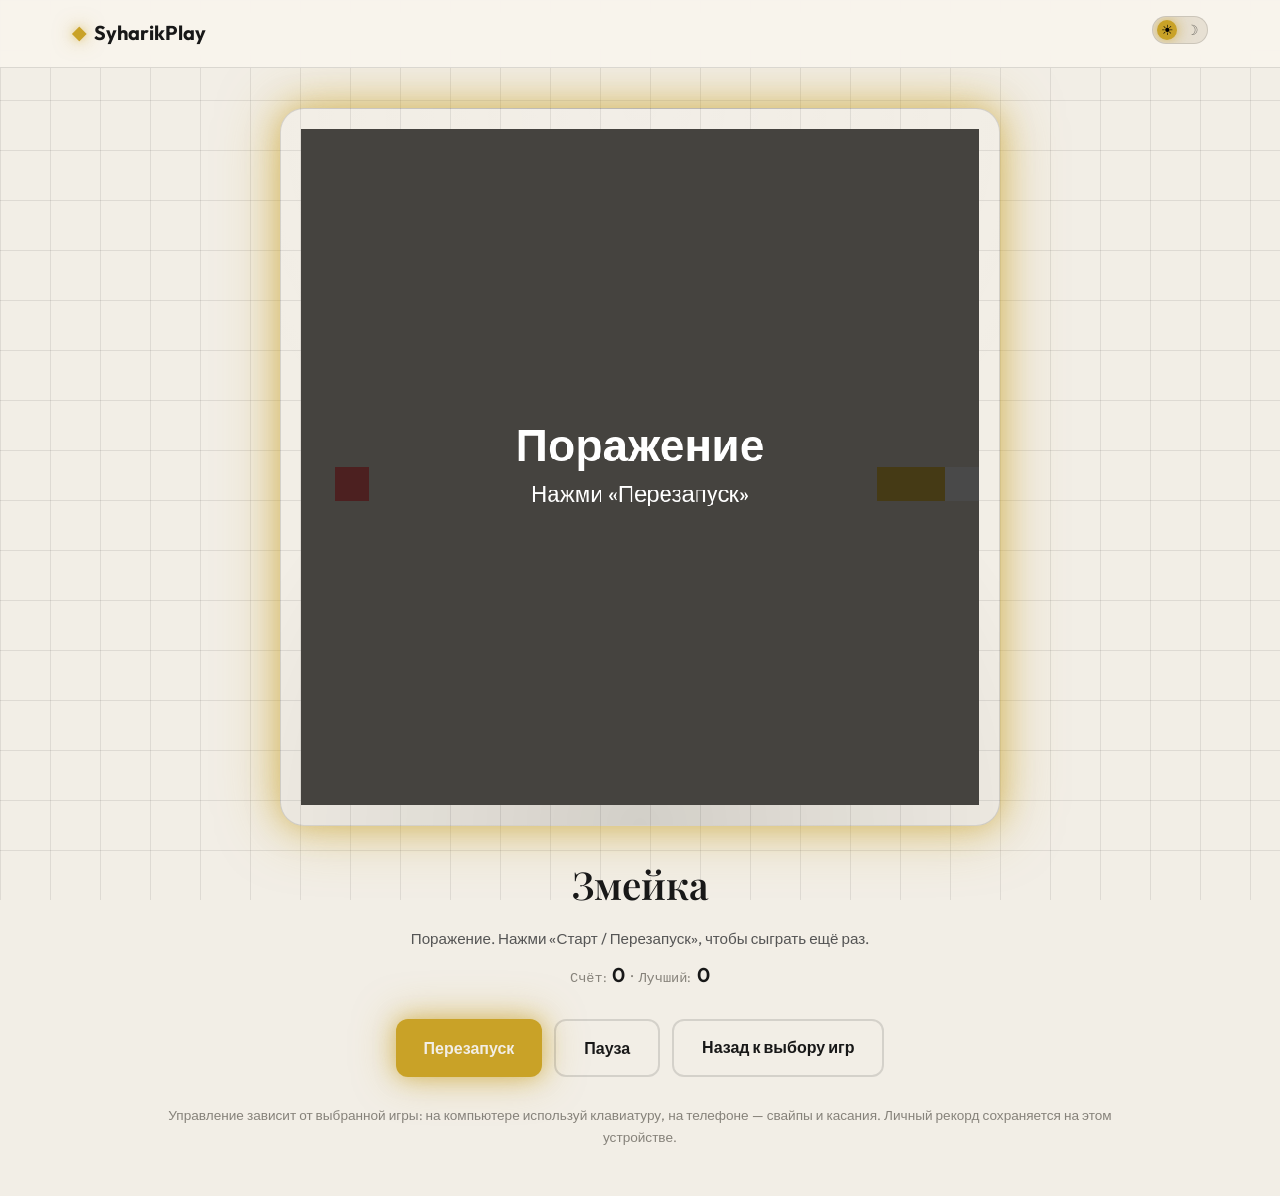
==== game.html @ 48523c5d "загрузка всех файлов" ====
<!DOCTYPE html>
<html lang="ru">
<head>
  <meta charset="UTF-8">
  <meta name="viewport" content="width=device-width, initial-scale=1.0, viewport-fit=cover">
  <title>SyharikPlay — игра уже ждёт</title>
  <link rel="preconnect" href="https://fonts.googleapis.com">
  <link rel="preconnect" href="https://fonts.gstatic.com" crossorigin>
  <link href="https://fonts.googleapis.com/css2?family=Outfit:wght@300;400;500;600;700&family=Playfair+Display:ital,wght@0,400;0,600;1,400&display=swap" rel="stylesheet">
  <link rel="stylesheet" href="styles.css">
  <link rel="icon" type="image/x-icon" href="favicon.ico">
</head>
<body>
  <div class="grid-pattern" id="gridPattern"></div>
  <div class="click-ripples" id="clickRipples"></div>

  <header class="header">
    <div class="header-inner">
      <a href="index.html" class="logo">
        <span class="logo-icon">◆</span>
        <span class="logo-text">SyharikPlay</span>
      </a>

      <div class="header-actions">
        <button class="theme-toggle" id="themeToggle" aria-label="Переключить тему">
          <span class="theme-icon theme-icon-sun">☀</span>
          <span class="theme-icon theme-icon-moon">☽</span>
          <span class="theme-toggle-track"></span>
        </button>
      </div>
    </div>
  </header>

  <main class="game-page-main">
    <section class="game-fullscreen">
      <div class="game-fullscreen-canvas-wrap">
        <canvas id="gameCanvasFull" width="720" height="720"></canvas>
      </div>

      <div class="game-fullscreen-info">
        <h1 class="game-fullscreen-title" id="gameTitle">Загрузка игры…</h1>
        <p class="game-fullscreen-subtitle" id="gameSubtitle"></p>
        <div class="game-fullscreen-score">
          <span class="games-score-label">Счёт:</span>
          <span class="games-score-value" id="gameScoreFull">0</span>
          <span class="games-score-sep">·</span>
          <span class="games-score-label">Лучший:</span>
          <span class="games-score-value" id="gameBestScore">0</span>
        </div>
      </div>

      <div class="game-fullscreen-controls">
        <button class="btn btn-primary" id="btnRestart">Перезапуск</button>
        <button class="btn btn-ghost" id="btnPauseFull">Пауза</button>
        <a href="index.html#games" class="btn btn-ghost">Назад к выбору игр</a>
      </div>

      <p class="games-hint">
        Управление зависит от выбранной игры: на компьютере используй клавиатуру, 
        на телефоне — свайпы и касания. Личный рекорд сохраняется на этом устройстве.
      </p>
    </section>
  </main>

  <script src="snake.js"></script>
  <script src="tetris.js"></script>
  <script src="flappy-bird.js"></script>
  <script src="fifteen.js"></script>
  <script src="game-page.js"></script>
  <script src="script.js"></script>
</body>
</html>
---- styles.css ----
/* ═══════════════════════════════════════════════════════════════
   FrontVisual — Светлая и тёмная темы с эффектами свечения
   ═══════════════════════════════════════════════════════════════ */

:root {
  /* Светлая тема (по умолчанию) — чуть темнее и теплее */
  --bg-primary: #f2eee6;
  --bg-secondary: #e7e0d3;
  --bg-elevated: #ffffff;
  --bg-card: rgba(248, 244, 237, 0.96);
  --text-primary: #181818;
  --text-secondary: #555555;
  --text-muted: #86827a;
  --accent: #c9a227;
  --accent-soft: #e0d0a2;
  --accent-glow: rgba(201, 162, 39, 0.5);
  --border: rgba(0, 0, 0, 0.12);
  --shadow: rgba(0, 0, 0, 0.08);
  --footer-bg: linear-gradient(180deg, #e9e3d7 0%, #ddd4c4 100%);
}

[data-theme="dark"] {
  --bg-primary: #0d0d0f;
  --bg-secondary: #141417;
  --bg-elevated: #1a1a1e;
  --bg-card: rgba(26, 26, 30, 0.9);
  --text-primary: #f5f5f5;
  --text-secondary: #b0b0b5;
  --text-muted: #6e6e75;
  --accent: #e8c547;
  --accent-soft: #3d3520;
  --accent-glow: rgba(232, 197, 71, 0.5);
  --border: rgba(255, 255, 255, 0.06);
  --shadow: rgba(0, 0, 0, 0.3);
  --footer-bg: linear-gradient(180deg, #0f0f11 0%, #080809 100%);
}

/* Сброс и базовые стили */
*, *::before, *::after { box-sizing: border-box; margin: 0; padding: 0; }

html {
  scroll-behavior: smooth;
}

body {
  font-family: 'Outfit', -apple-system, sans-serif;
  background: var(--bg-primary);
  color: var(--text-primary);
  line-height: 1.6;
  min-height: 100vh;
  min-height: 100dvh;
  transition: background 0.5s ease, color 0.5s ease;
  padding: env(safe-area-inset-top) env(safe-area-inset-right) env(safe-area-inset-bottom) env(safe-area-inset-left);
}

html,
body {
  overflow-x: hidden;
}

/* Блокировка скролла страницы, когда открыто мобильное меню */
html.nav-locked,
html.nav-locked body {
  overflow: hidden;
  overscroll-behavior: contain;
}

/* Сетка на фоне */
.grid-pattern {
  position: fixed;
  inset: 0;
  background-image: 
    linear-gradient(var(--border) 1px, transparent 1px),
    linear-gradient(90deg, var(--border) 1px, transparent 1px);
  background-size: 50px 50px;
  pointer-events: none;
  opacity: 0.7;
  z-index: 0;
  transition: transform 0.1s ease-out;
}

/* Контейнер для клик-всплесков */
.click-ripples {
  position: fixed;
  inset: 0;
  pointer-events: none;
  z-index: 0;
  overflow: hidden;
}

.click-ripple {
  position: absolute;
  width: 6px;
  height: 8px;
  margin-left: -3px;
  margin-top: -4px;
  border-radius: 45% 55% 52% 48% / 48% 52% 48% 52%;
  background: rgba(201, 162, 39, 0.12);
  box-shadow: 0 0 30px rgba(201, 162, 39, 0.08);
  animation: rippleExpand 0.9s ease-out forwards;
}

[data-theme="dark"] .click-ripple {
  background: rgba(232, 197, 71, 0.08);
  box-shadow: 0 0 40px rgba(232, 197, 71, 0.06);
}

@keyframes rippleExpand {
  0% {
    transform: scale(1);
    opacity: 0.6;
  }
  100% {
    transform: scale(60) scaleX(1.4);
    opacity: 0;
  }
}

/* Обёртки орбов для параллакса */
.glow-orb-wrap {
  position: fixed;
  pointer-events: none;
  z-index: 0;
  transition: transform 0.15s ease-out;
  will-change: transform;
}

.glow-orb-wrap:nth-child(1) { top: -100px; right: -100px; }
.glow-orb-wrap:nth-child(2) { bottom: 20%; left: -80px; }
.glow-orb-wrap:nth-child(3) { top: 50%; left: 50%; width: 200px; height: 200px; margin: -100px 0 0 -100px; }
.glow-orb-wrap:nth-child(4) { bottom: -50px; right: 20%; }

/* Светящиеся орбы на фоне */
.glow-orb {
  position: absolute;
  border-radius: 50%;
  filter: blur(80px);
  opacity: 0.4;
  pointer-events: none;
  z-index: 0;
  animation: orbFloat 20s ease-in-out infinite;
  transition: transform 0.15s ease-out, opacity 0.4s ease, filter 0.4s ease;
}

.glow-orb.orb-click-pulse {
  animation: orbFloat 20s ease-in-out infinite, orbClickPulse 0.6s ease-out;
}

@keyframes orbClickPulse {
  0% { opacity: 0.4; filter: blur(80px); }
  30% { opacity: 0.7; filter: blur(100px); }
  100% { opacity: 0.4; filter: blur(80px); }
}

.glow-orb-1 {
  width: 400px; height: 400px;
  background: var(--accent-glow);
  animation-delay: 0s;
}

.glow-orb-2 {
  width: 300px; height: 300px;
  background: var(--accent-glow);
  animation-delay: -7s;
}

.glow-orb-3 {
  width: 200px; height: 200px;
  background: var(--accent-glow);
  left: 0; top: 0;
  animation-delay: -14s;
  opacity: 0.2;
}

.glow-orb-4 {
  width: 250px; height: 250px;
  background: var(--accent-glow);
  animation-delay: -3s;
}

/* Позиционирование орбов внутри обёрток */
.glow-orb-wrap .glow-orb {
  position: absolute;
}

.glow-orb-wrap:nth-child(1) .glow-orb { top: 0; right: 0; }
.glow-orb-wrap:nth-child(2) .glow-orb { bottom: 0; left: 0; }
.glow-orb-wrap:nth-child(3) .glow-orb { top: 0; left: 0; }
.glow-orb-wrap:nth-child(4) .glow-orb { bottom: 0; right: 0; }

@keyframes orbFloat {
  0%, 100% { transform: translate(0, 0) scale(1); }
  33% { transform: translate(30px, -30px) scale(1.05); }
  66% { transform: translate(-20px, 20px) scale(0.95); }
}

/* ═══════════════════════════════════════════════════════════════
   ШАПКА
   ═══════════════════════════════════════════════════════════════ */

.header {
  position: sticky;
  top: 0;
  z-index: 100;
  background: var(--bg-card);
  backdrop-filter: blur(20px);
  -webkit-backdrop-filter: blur(20px);
  border-bottom: 1px solid var(--border);
  transition: all 0.4s ease;
}

.header-inner {
  max-width: 1200px;
  margin: 0 auto;
  padding: 1rem 2rem;
  display: flex;
  align-items: center;
  justify-content: space-between;
  gap: 2rem;
}

.logo {
  display: flex;
  align-items: center;
  gap: 0.5rem;
  text-decoration: none;
  color: var(--text-primary);
  font-weight: 700;
  font-size: 1.25rem;
  transition: transform 0.3s ease;
}

.logo:hover { transform: scale(1.02); }

.logo-icon {
  color: var(--accent);
  font-size: 1.1rem;
  text-shadow: 
    0 0 10px var(--accent-glow),
    0 0 20px var(--accent-glow);
  animation: iconPulse 3s ease-in-out infinite;
}

@keyframes iconPulse {
  0%, 100% { opacity: 1; }
  50% { opacity: 0.8; }
}

.nav-overlay {
  display: none;
  position: fixed;
  inset: 0;
  background: rgba(0, 0, 0, 0.35);
  backdrop-filter: blur(4px);
  -webkit-backdrop-filter: blur(4px);
  z-index: 104;
  opacity: 0;
  transition: opacity 0.3s ease;
}

@media (max-width: 768px) {
  .nav-overlay {
    display: block;
    pointer-events: none;
  }

  .nav-overlay[aria-hidden="false"] {
    pointer-events: auto;
    opacity: 1;
  }
}

.nav-toggle {
  display: none;
  flex-direction: column;
  justify-content: center;
  gap: 6px;
  width: 44px;
  height: 44px;
  padding: 0;
  background: transparent;
  border: none;
  cursor: pointer;
  z-index: 110;
  transition: transform 0.3s ease;
}

.nav-toggle-bar {
  display: block;
  width: 22px;
  height: 2px;
  background: var(--text-primary);
  border-radius: 2px;
  transition: all 0.3s ease;
}

.nav-toggle[aria-expanded="true"] .nav-toggle-bar:nth-child(1) {
  transform: translateY(8px) rotate(45deg);
}

.nav-toggle[aria-expanded="true"] .nav-toggle-bar:nth-child(2) {
  opacity: 0;
}

.nav-toggle[aria-expanded="true"] .nav-toggle-bar:nth-child(3) {
  transform: translateY(-8px) rotate(-45deg);
}

.nav {
  display: flex;
  gap: 2rem;
}

.nav-link {
  color: var(--text-secondary);
  text-decoration: none;
  font-weight: 500;
  font-size: 0.95rem;
  position: relative;
  padding: 0.25rem 0;
  transition: color 0.3s ease;
}

.nav-link::after {
  content: '';
  position: absolute;
  bottom: 0; left: 0;
  width: 0;
  height: 2px;
  background: var(--accent);
  transition: width 0.3s ease;
}

.nav-link:hover {
  color: var(--text-primary);
}

.nav-link:hover::after { width: 100%; }

/* Кнопка переключения темы */
.theme-toggle {
  position: relative;
  width: 56px;
  height: 28px;
  background: var(--bg-secondary);
  border: 1px solid var(--border);
  border-radius: 14px;
  cursor: pointer;
  overflow: hidden;
  transition: all 0.4s ease;
}

.theme-toggle:hover {
  box-shadow: 
    0 0 15px var(--accent-glow),
    0 0 30px var(--accent-glow);
}

.theme-toggle .theme-icon {
  position: absolute;
  top: 50%;
  transform: translateY(-50%);
  font-size: 0.9rem;
  z-index: 2;
  transition: opacity 0.3s ease;
}

.theme-icon-sun {
  left: 8px;
  opacity: 1;
}

.theme-icon-moon {
  right: 8px;
  opacity: 0.5;
}

[data-theme="dark"] .theme-icon-sun {
  opacity: 0.5;
}

[data-theme="dark"] .theme-icon-moon {
  opacity: 1;
}

.theme-toggle-track {
  position: absolute;
  top: 50%;
  left: 4px;
  width: 20px;
  height: 20px;
  margin-top: -10px;
  background: var(--accent);
  border-radius: 50%;
  transition: transform 0.4s cubic-bezier(0.4, 0, 0.2, 1);
  box-shadow: 
    0 0 10px var(--accent-glow),
    0 0 20px var(--accent-glow);
}

[data-theme="dark"] .theme-toggle-track {
  transform: translateX(28px);
}

/* ═══════════════════════════════════════════════════════════════
   HERO
   ═══════════════════════════════════════════════════════════════ */

main {
  position: relative;
  z-index: 1;
}

.hero {
  max-width: 1200px;
  margin: 0 auto;
  padding: 6rem 2rem 8rem;
  display: grid;
  grid-template-columns: 1fr 1fr;
  gap: 4rem;
  align-items: center;
}

@media (max-width: 900px) {
  .hero {
    grid-template-columns: 1fr;
    text-align: center;
  }
}

.hero-badge {
  display: inline-block;
  padding: 0.35rem 1rem;
  background: var(--accent-soft);
  color: var(--accent);
  font-size: 0.85rem;
  font-weight: 600;
  border-radius: 100px;
  margin-bottom: 1.5rem;
  animation: fadeInUp 0.8s ease forwards;
  box-shadow: 0 0 20px var(--accent-glow);
}

.hero-title {
  font-family: 'Playfair Display', serif;
  font-size: clamp(2.5rem, 5vw, 4rem);
  font-weight: 600;
  line-height: 1.15;
  margin-bottom: 1.5rem;
}

.hero-title-line {
  display: block;
  opacity: 0;
  animation: fadeInUp 0.8s ease forwards;
}

.hero-title-line:nth-child(1) { animation-delay: 0.1s; }
.hero-title-line:nth-child(2) { animation-delay: 0.25s; }
.hero-title-line:nth-child(3) { animation-delay: 0.4s; }

.hero-title-accent {
  color: var(--accent);
  text-shadow: 
    0 0 20px var(--accent-glow),
    0 0 40px var(--accent-glow),
    0 0 60px var(--accent-glow);
}

.hero-description {
  color: var(--text-secondary);
  font-size: 1.1rem;
  max-width: 480px;
  margin-bottom: 2rem;
  opacity: 0;
  animation: fadeInUp 0.8s ease 0.5s forwards;
}

.hero-actions {
  display: flex;
  gap: 1rem;
  flex-wrap: wrap;
  opacity: 0;
  animation: fadeInUp 0.8s ease 0.65s forwards;
}

@keyframes fadeInUp {
  from {
    opacity: 0;
    transform: translateY(20px);
  }
  to {
    opacity: 1;
    transform: translateY(0);
  }
}

/* Кнопки */
.btn {
  display: inline-flex;
  align-items: center;
  justify-content: center;
  padding: 0.875rem 1.75rem;
  font-family: inherit;
  font-size: 1rem;
  font-weight: 600;
  text-decoration: none;
  border-radius: 12px;
  cursor: pointer;
  transition: all 0.3s ease;
}

.btn-primary {
  background: var(--accent);
  color: var(--bg-primary);
  border: none;
  box-shadow: 
    0 0 20px var(--accent-glow),
    0 0 40px var(--accent-glow);
}

.btn-primary:hover {
  transform: translateY(-2px);
  box-shadow: 
    0 0 30px var(--accent-glow),
    0 0 60px var(--accent-glow);
}

.btn-ghost {
  background: transparent;
  color: var(--text-primary);
  border: 2px solid var(--border);
}

.btn-ghost:hover {
  border-color: var(--accent);
  color: var(--accent);
  box-shadow: 0 0 20px var(--accent-glow);
}

/* Hero визуал с карточкой */
.hero-visual {
  display: flex;
  justify-content: center;
  align-items: center;
}

.hero-card {
  width: 100%;
  max-width: 400px;
  aspect-ratio: 1;
  border-radius: 24px;
  padding: 2rem;
  position: relative;
  overflow: hidden;
  animation: cardGlow 4s ease-in-out infinite;
}

@keyframes cardGlow {
  0%, 100% { 
    box-shadow: 
      0 0 30px var(--accent-glow),
      0 0 60px var(--accent-glow),
      inset 0 0 60px rgba(255,255,255,0.03);
  }
  50% { 
    box-shadow: 
      0 0 50px var(--accent-glow),
      0 0 90px var(--accent-glow),
      inset 0 0 80px rgba(255,255,255,0.05);
  }
}

.hero-card-inner {
  width: 100%;
  height: 100%;
  background: var(--bg-card);
  border-radius: 16px;
  position: relative;
  border: 1px solid var(--border);
}

.floating-shape {
  position: absolute;
  border-radius: 50%;
  background: var(--accent);
  opacity: 0.3;
  animation: shapeFloat 6s ease-in-out infinite;
}

.shape-1 {
  width: 80px; height: 80px;
  top: 20%; left: 20%;
  animation-delay: 0s;
}

.shape-2 {
  width: 120px; height: 120px;
  bottom: 25%; right: 20%;
  animation-delay: -2s;
}

.shape-3 {
  width: 60px; height: 60px;
  top: 50%; left: 50%;
  transform: translate(-50%, -50%);
  animation-delay: -4s;
}

@keyframes shapeFloat {
  0%, 100% { transform: translate(0, 0); }
  25% { transform: translate(15px, -15px); }
  50% { transform: translate(-10px, 10px); }
  75% { transform: translate(10px, 10px); }
}

/* Светящиеся карточки (общий класс) */
.glow-card {
  background: var(--bg-card);
  border: 1px solid var(--border);
  backdrop-filter: blur(10px);
  transition: 
    transform 0.3s ease,
    box-shadow 0.4s ease,
    border-color 0.4s ease;
}

.glow-card:hover {
  transform: translateY(-4px);
}

.glow-card:active {
  transition-duration: 0.5s;
}

/* Управляем именно появлением свечения через анимацию с задержкой */
.glow-card {
  /* стартовое состояние — без заметного свечения */
  box-shadow:
    0 0 0 var(--accent-glow),
    0 0 0 var(--accent-glow);
}

.glow-card:hover {
  animation: glowFadeIn 0.15s ease-out forwards 0.15s;
}

.glow-card:not(:hover) {
  animation: none;
}

@keyframes glowFadeIn {
  0% {
    box-shadow:
      0 0 0 var(--accent-glow),
      0 0 0 var(--accent-glow);
    border-color: var(--border);
  }
  100% {
    box-shadow:
      0 0 30px var(--accent-glow),
      0 0 60px var(--accent-glow);
    border-color: var(--accent);
  }
}

/* ═══════════════════════════════════════════════════════════════
   СЕКЦИЯ ИГР
   ═══════════════════════════════════════════════════════════════ */

.games {
  max-width: 1200px;
  margin: 0 auto;
  padding: 5rem 2rem 6rem;
}

.section-title {
  font-family: 'Playfair Display', serif;
  font-size: clamp(1.75rem, 3vw, 2.5rem);
  font-weight: 600;
  text-align: center;
  margin-bottom: 3rem;
}

.games-layout {
  display: flex;
  justify-content: center;
}

.games-list {
  display: flex;
  flex-direction: column;
  gap: 1.25rem;
}

.game-card {
  padding: 1.5rem 1.75rem;
  border-radius: 18px;
  cursor: pointer;
  position: relative;
  overflow: hidden;
  color: var(--text-primary);
}

.game-card::before {
  content: attr(data-shortcode);
  position: absolute;
  top: 1.2rem;
  right: 1.5rem;
  font-size: 0.8rem;
  text-transform: uppercase;
  letter-spacing: 0.18em;
  color: var(--text-muted);
}

.game-card-title {
  font-size: 1.2rem;
  font-weight: 600;
  margin-bottom: 0.35rem;
  color: var(--text-primary);
}

.game-card-desc {
  color: var(--text-secondary);
  font-size: 0.95rem;
  margin-bottom: 0.75rem;
}

.game-card-meta {
  display: flex;
  gap: 0.75rem;
  flex-wrap: wrap;
  font-size: 0.8rem;
  color: var(--text-muted);
}

.game-card-tag {
  padding: 0.15rem 0.6rem;
  border-radius: 999px;
  border: 1px solid var(--border);
}

.game-card-active {
  border-color: var(--accent);
  box-shadow:
    0 0 25px var(--accent-glow),
    0 0 50px var(--accent-glow);
}

.games-playarea {
  border-radius: 24px;
  padding: 1.75rem 1.75rem 1.5rem;
  display: flex;
  flex-direction: column;
  gap: 1.25rem;
}

.games-playarea-header {
  display: flex;
  justify-content: space-between;
  gap: 1.5rem;
  align-items: baseline;
}

.games-current-title {
  font-size: 1.1rem;
  font-weight: 600;
}

.games-current-subtitle {
  display: block;
  font-size: 0.9rem;
  color: var(--text-muted);
}

.games-score {
  display: inline-flex;
  align-items: baseline;
  gap: 0.4rem;
  font-family: 'Outfit', monospace;
}

.games-score-label {
  font-size: 0.85rem;
  color: var(--text-muted);
}

.games-score-value {
  font-size: 1.25rem;
  font-weight: 600;
}

.games-canvas-wrap {
  position: relative;
  border-radius: 18px;
  overflow: hidden;
  border: 1px solid var(--border);
  background: radial-gradient(circle at top, rgba(255,255,255,0.05), transparent 55%),
              radial-gradient(circle at bottom, rgba(0,0,0,0.13), transparent 55%);
}

.games-canvas-wrap::after {
  content: 'HTML5 Canvas';
  position: absolute;
  bottom: 0.5rem;
  right: 0.85rem;
  font-size: 0.7rem;
  text-transform: uppercase;
  letter-spacing: 0.16em;
  color: rgba(255, 255, 255, 0.35);
  text-shadow: 0 0 8px rgba(0, 0, 0, 0.5);
  pointer-events: none;
}

.games-canvas-wrap canvas {
  display: block;
  width: 100%;
  height: auto;
  image-rendering: pixelated;
}

.games-controls {
  display: flex;
  gap: 0.75rem;
  flex-wrap: wrap;
}

.games-hint {
  font-size: 0.85rem;
  color: var(--text-muted);
}

.games-hint-center {
  text-align: center;
  margin-top: 1.5rem;
}

/* ═══════════════════════════════════════════════════════════════
   ПОЛНОЭКРАННАЯ СТРАНИЦА ИГРЫ
   ═══════════════════════════════════════════════════════════════ */

.game-page-main {
  position: relative;
  z-index: 1;
  min-height: calc(100vh - 72px);
  min-height: calc(100dvh - 72px);
  display: flex;
  align-items: center;
  justify-content: center;
  padding: 2.5rem 2rem 3rem;
}

.game-fullscreen {
  width: 100%;
  max-width: 960px;
  display: flex;
  flex-direction: column;
  gap: 1.75rem;
  text-align: center;
}

.game-fullscreen-info {
  display: flex;
  flex-direction: column;
  align-items: center;
  justify-content: center;
  gap: 0.5rem;
  text-align: center;
}

.game-fullscreen-title {
  font-family: 'Playfair Display', serif;
  font-size: clamp(1.8rem, 3vw, 2.4rem);
  font-weight: 600;
}

.game-fullscreen-subtitle {
  margin-top: 0.25rem;
  font-size: 0.95rem;
  color: var(--text-secondary);
}

.game-fullscreen-score {
  display: inline-flex;
  align-items: baseline;
  gap: 0.35rem;
  font-family: 'Outfit', monospace;
  flex-wrap: wrap;
  justify-content: center;
}

.games-score-sep {
  color: var(--text-muted);
  font-weight: 400;
}

.game-fullscreen-canvas-wrap {
  border-radius: 24px;
  padding: 1.25rem;
  border: 1px solid var(--border);
  background: radial-gradient(circle at top, rgba(255,255,255,0.05), transparent 55%),
              radial-gradient(circle at bottom, rgba(0,0,0,0.13), transparent 55%);
  box-shadow:
    0 0 30px var(--accent-glow),
    0 0 60px var(--accent-glow);
  display: flex;
  align-items: center;
  justify-content: center;
  margin: 0 auto;
  width: 100%;
  max-width: min(720px, 100vw - 3rem);
}

.game-fullscreen-canvas-wrap canvas {
  display: block;
  width: 100%;
  height: auto;
  max-height: min(720px, 100vh - 14rem);
  image-rendering: pixelated;
}

.game-fullscreen-controls {
  display: flex;
  flex-wrap: wrap;
  gap: 0.75rem;
  justify-content: center;
}

@media (max-width: 900px) {
  .games {
    padding: 4rem 1.5rem 4.5rem;
  }

  .games-layout {
    justify-content: stretch;
  }

  .games-list {
    width: 100%;
  }

  .game-card {
    padding: 1.25rem 1.4rem;
  }

  .game-page-main {
    padding: 2rem 1.5rem 2.5rem;
    align-items: flex-start;
  }

}

@media (max-width: 600px) {
  .game-page-main {
    padding: 1.5rem 1.25rem 2rem;
  }

  .game-fullscreen-canvas-wrap {
    max-width: 100%;
    padding: 0.75rem;
  }

  .game-fullscreen-controls .btn {
    flex: 1 1 100%;
    min-height: 44px;
  }
}

/* ═══════════════════════════════════════════════════════════════
   СЕКЦИЯ ВОЗМОЖНОСТЕЙ
   ═══════════════════════════════════════════════════════════════ */

.features {
  max-width: 1200px;
  margin: 0 auto;
  padding: 6rem 2rem;
}

.features-grid {
  display: grid;
  grid-template-columns: repeat(3, 1fr);
  gap: 2rem;
}

@media (max-width: 768px) {
  .features-grid { grid-template-columns: 1fr; }
}

.feature-card {
  padding: 2.5rem;
  border-radius: 20px;
}

.feature-icon {
  font-size: 2rem;
  color: var(--accent);
  margin-bottom: 1rem;
  text-shadow: 0 0 20px var(--accent-glow);
}

.feature-card h3 {
  font-size: 1.25rem;
  margin-bottom: 0.75rem;
}

.feature-card p {
  color: var(--text-secondary);
  font-size: 0.95rem;
}

/* ═══════════════════════════════════════════════════════════════
   О НАС
   ═══════════════════════════════════════════════════════════════ */

.about {
  max-width: 800px;
  margin: 0 auto;
  padding: 6rem 2rem;
  text-align: center;
}

.about .section-title {
  margin-bottom: 1.5rem;
}

.about-text {
  color: var(--text-secondary);
  font-size: 1.15rem;
  line-height: 1.8;
}

/* Плавное появление блоков при скролле */
.reveal-on-scroll {
  opacity: 0;
  transform: translateY(30px);
  transition:
    opacity 0.7s ease-out,
    transform 0.7s ease-out;
}

.reveal-on-scroll.is-visible {
  opacity: 1;
}

/* Дополнительные состояния для плавного свечения карточек только при наведении */
.reveal-on-scroll.is-visible.glow-card {
  /* появляется как аккуратная карточка без сильного свечения,
     свечение добавляется уже на hover через .glow-card:hover */
}

/* Компактная шапка при прокрутке */
.header.header-scrolled {
  background: rgba( var(--bg-elevated-rgb, 255, 255, 255), 0.96 );
  box-shadow: 0 10px 30px rgba(0, 0, 0, 0.08);
  backdrop-filter: blur(24px);
}

.header.header-scrolled .header-inner {
  padding-top: 0.6rem;
  padding-bottom: 0.6rem;
}

/* ═══════════════════════════════════════════════════════════════
   ФУТЕР
   ═══════════════════════════════════════════════════════════════ */

.footer {
  position: relative;
  margin-top: 6rem;
  background: var(--footer-bg);
  border-top: 1px solid var(--border);
  overflow: hidden;
}

.footer-glow {
  position: absolute;
  bottom: 0;
  left: 50%;
  transform: translateX(-50%);
  width: 600px;
  height: 300px;
  background: var(--accent-glow);
  filter: blur(100px);
  opacity: 0.3;
  pointer-events: none;
}

.footer-inner {
  position: relative;
  z-index: 1;
  max-width: 1200px;
  margin: 0 auto;
  padding: 4rem 2rem 2rem;
}

.footer-grid {
  display: grid;
  grid-template-columns: 2fr 1fr 1fr 1fr;
  gap: 3rem;
  margin-bottom: 3rem;
}

@media (max-width: 768px) {
  .footer-grid {
    grid-template-columns: 1fr 1fr;
    gap: 2rem;
  }
}

.footer-brand {
  max-width: 280px;
}

.footer-logo {
  display: inline-flex;
  align-items: center;
  gap: 0.5rem;
  text-decoration: none;
  color: var(--text-primary);
  font-weight: 700;
  font-size: 1.25rem;
  margin-bottom: 0.75rem;
}

.footer-logo .logo-icon {
  color: var(--accent);
  text-shadow: 0 0 15px var(--accent-glow);
}

.footer-tagline {
  color: var(--text-muted);
  font-size: 0.9rem;
}

.footer-links h4,
.footer-social h4 {
  font-size: 0.85rem;
  font-weight: 600;
  text-transform: uppercase;
  letter-spacing: 0.1em;
  color: var(--text-muted);
  margin-bottom: 1rem;
}

.footer-links a {
  display: block;
  color: var(--text-secondary);
  text-decoration: none;
  font-size: 0.95rem;
  padding: 0.25rem 0;
  transition: all 0.3s ease;
}

.footer-links a:hover {
  color: var(--accent);
  text-shadow: 0 0 15px var(--accent-glow);
}

.social-links {
  display: flex;
  gap: 1rem;
}

.social-link {
  display: flex;
  align-items: center;
  justify-content: center;
  width: 40px;
  height: 40px;
  background: var(--bg-elevated);
  border: 1px solid var(--border);
  border-radius: 12px;
  color: var(--text-secondary);
  text-decoration: none;
  font-size: 1.1rem;
  transition: all 0.3s ease;
}

.social-link:hover {
  color: var(--accent);
  border-color: var(--accent);
  box-shadow: 0 0 20px var(--accent-glow);
  transform: translateY(-2px);
}

.footer-bottom {
  padding-top: 2rem;
  border-top: 1px solid var(--border);
  display: flex;
  justify-content: space-between;
  align-items: center;
  flex-wrap: wrap;
  gap: 1rem;
}

.footer-bottom p {
  color: var(--text-muted);
  font-size: 0.9rem;
}

.footer-made {
  font-style: italic;
}

/* ═══════════════════════════════════════════════════════════════
   МОБИЛЬНАЯ АДАПТАЦИЯ
   ═══════════════════════════════════════════════════════════════ */

@media (max-width: 900px) {
  .hero {
    padding: 4rem 1.5rem 5rem;
    gap: 3rem;
  }

  .hero-description {
    margin-left: auto;
    margin-right: auto;
  }

  .hero-actions {
    justify-content: center;
  }

  .hero-card {
    max-width: 280px;
  }
}

@media (max-width: 768px) {
  /* Шапка и меню */
  .nav-toggle {
    display: flex;
  }

  .nav {
    position: fixed;
    top: 0;
    right: -100%;
    width: min(320px, 85vw);
    height: 100vh;
    height: 100dvh;
    padding: calc(5rem + env(safe-area-inset-top)) 2rem 2rem;
    flex-direction: column;
    gap: 0;
    background: var(--bg-elevated);
    border-left: 1px solid var(--border);
    box-shadow: -10px 0 40px var(--shadow);
    transition: right 0.35s cubic-bezier(0.4, 0, 0.2, 1);
    z-index: 105;
    overscroll-behavior: contain;
  }

  .nav.nav-open {
    right: 0;
  }

  .nav-link {
    padding: 1rem 0;
    font-size: 1.1rem;
    border-bottom: 1px solid var(--border);
  }

  .header-inner {
    padding: 1rem 1.25rem;
    gap: 1rem;
  }

  /* Фоновые орбы — меньше для производительности */
  .glow-orb-1 { width: 220px; height: 220px; }
  .glow-orb-2 { width: 180px; height: 180px; }
  .glow-orb-3 { width: 120px; height: 120px; }
  .glow-orb-4 { width: 150px; height: 150px; }

  .glow-orb {
    filter: blur(60px);
  }

  .glow-orb-wrap:nth-child(3) {
    width: 120px;
    height: 120px;
    margin: -60px 0 0 -60px;
  }

  .glow-orb-wrap:nth-child(3) .glow-orb-3 {
    width: 120px;
    height: 120px;
  }

  .grid-pattern {
    background-size: 40px 40px;
    opacity: 0.4;
  }

  /* Hero */
  .hero {
    padding: 3rem 1.25rem 4rem;
  }

  .hero-badge {
    font-size: 0.8rem;
    padding: 0.3rem 0.85rem;
  }

  .hero-title {
    font-size: clamp(2rem, 8vw, 2.75rem);
  }

  .hero-description {
    font-size: 1rem;
  }

  .hero-actions {
    flex-direction: column;
    width: 100%;
    max-width: 280px;
    margin: 0 auto;
  }

  .hero-actions .btn {
    width: 100%;
    min-height: 48px;
  }

  .hero-card {
    max-width: 240px;
    padding: 1.5rem;
  }

  .shape-1 { width: 50px; height: 50px; }
  .shape-2 { width: 80px; height: 80px; }
  .shape-3 { width: 40px; height: 40px; }

  /* Features */
  .features {
    padding: 4rem 1.25rem;
  }

  .section-title {
    font-size: 1.75rem;
    margin-bottom: 2rem;
  }

  .feature-card {
    padding: 1.75rem;
  }

  /* About */
  .about {
    padding: 4rem 1.25rem;
  }

  .about-text {
    font-size: 1rem;
  }

  /* Footer */
  .footer {
    margin-top: 4rem;
  }

  .footer-inner {
    padding: 3rem 1.25rem 2rem;
  }

  .footer-grid {
    grid-template-columns: 1fr 1fr;
    grid-template-areas:
      "brand brand"
      "nav resources"
      "social social";
    gap: 2.5rem;
    margin-bottom: 2.5rem;
  }

  .footer-brand {
    grid-area: brand;
    max-width: none;
    text-align: center;
  }

  .footer-links:nth-child(2) {
    grid-area: nav;
    text-align: left;
  }

  .footer-links:nth-child(3) {
    grid-area: resources;
    text-align: right;
  }

  .footer-social {
    grid-area: social;
    text-align: center;
  }

  .footer-social .social-links {
    justify-content: center;
  }

  .footer-bottom {
    flex-direction: column;
    text-align: center;
    padding-top: 1.5rem;
  }
}

@media (max-width: 480px) {
  .header-inner {
    padding: 0.875rem 1rem;
  }

  .logo-text {
    font-size: 1.1rem;
  }

  .theme-toggle {
    min-width: 44px;
    min-height: 44px;
    padding: 8px;
    display: flex;
    align-items: center;
    justify-content: center;
  }

  .hero {
    padding: 2.5rem 1rem 3.5rem;
  }

  .hero-title {
    font-size: 1.85rem;
  }

  .features,
  .about {
    padding: 3rem 1rem;
  }

  .social-link {
    width: 44px;
    height: 44px;
  }
}

/* Улучшение touch-областей */
@media (hover: none) {
  .btn:hover {
    transform: none;
  }

  .btn:active {
    transform: scale(0.98);
  }

  .feature-card:hover {
    transform: none;
  }

  .feature-card:active {
    transform: scale(0.99);
  }

  .social-link:hover {
    transform: none;
  }

  .social-link:active {
    transform: scale(0.95);
  }

  .nav-link:hover::after {
    width: 0;
  }
}
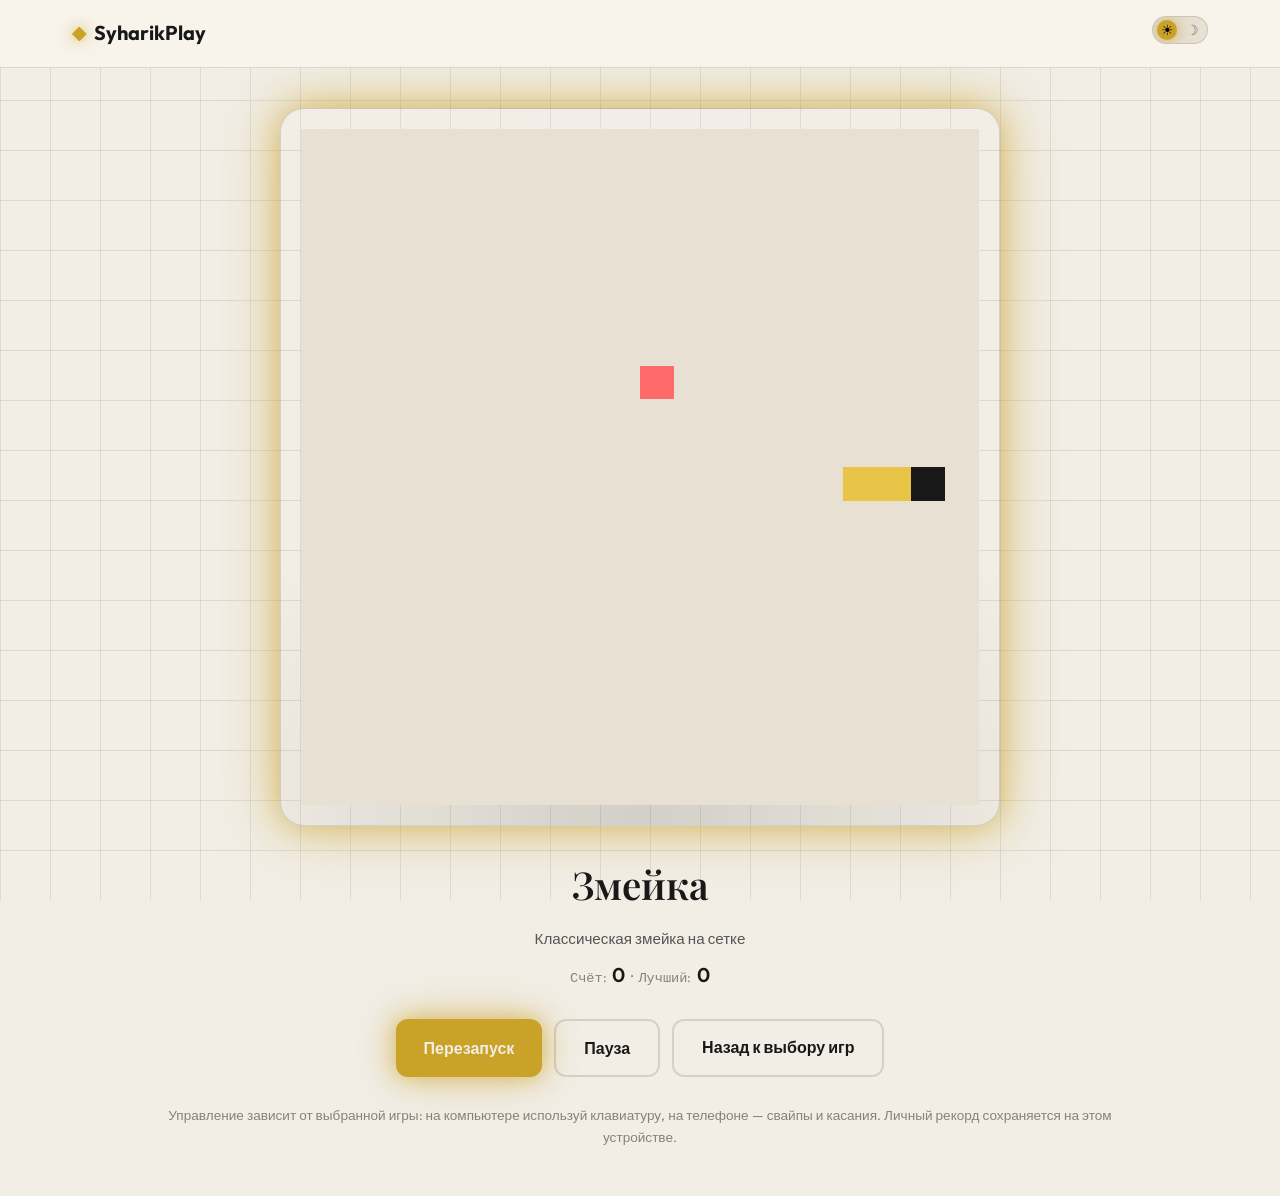
==== commit 59a80d65: "Add files via upload add new horror game "Forest"" ====
--- a/game.html
+++ b/game.html
@@ -1,73 +1,73 @@
-<!DOCTYPE html>
-<html lang="ru">
-<head>
-  <meta charset="UTF-8">
-  <meta name="viewport" content="width=device-width, initial-scale=1.0, viewport-fit=cover">
-  <title>SyharikPlay — игра уже ждёт</title>
-  <link rel="preconnect" href="https://fonts.googleapis.com">
-  <link rel="preconnect" href="https://fonts.gstatic.com" crossorigin>
-  <link href="https://fonts.googleapis.com/css2?family=Outfit:wght@300;400;500;600;700&family=Playfair+Display:ital,wght@0,400;0,600;1,400&display=swap" rel="stylesheet">
-  <link rel="stylesheet" href="styles.css">
-  <link rel="icon" type="image/x-icon" href="favicon.ico">
-</head>
-<body>
-  <div class="grid-pattern" id="gridPattern"></div>
-  <div class="click-ripples" id="clickRipples"></div>
-
-  <header class="header">
-    <div class="header-inner">
-      <a href="index.html" class="logo">
-        <span class="logo-icon">◆</span>
-        <span class="logo-text">SyharikPlay</span>
-      </a>
-
-      <div class="header-actions">
-        <button class="theme-toggle" id="themeToggle" aria-label="Переключить тему">
-          <span class="theme-icon theme-icon-sun">☀</span>
-          <span class="theme-icon theme-icon-moon">☽</span>
-          <span class="theme-toggle-track"></span>
-        </button>
-      </div>
-    </div>
-  </header>
-
-  <main class="game-page-main">
-    <section class="game-fullscreen">
-      <div class="game-fullscreen-canvas-wrap">
-        <canvas id="gameCanvasFull" width="720" height="720"></canvas>
-      </div>
-
-      <div class="game-fullscreen-info">
-        <h1 class="game-fullscreen-title" id="gameTitle">Загрузка игры…</h1>
-        <p class="game-fullscreen-subtitle" id="gameSubtitle"></p>
-        <div class="game-fullscreen-score">
-          <span class="games-score-label">Счёт:</span>
-          <span class="games-score-value" id="gameScoreFull">0</span>
-          <span class="games-score-sep">·</span>
-          <span class="games-score-label">Лучший:</span>
-          <span class="games-score-value" id="gameBestScore">0</span>
-        </div>
-      </div>
-
-      <div class="game-fullscreen-controls">
-        <button class="btn btn-primary" id="btnRestart">Перезапуск</button>
-        <button class="btn btn-ghost" id="btnPauseFull">Пауза</button>
-        <a href="index.html#games" class="btn btn-ghost">Назад к выбору игр</a>
-      </div>
-
-      <p class="games-hint">
-        Управление зависит от выбранной игры: на компьютере используй клавиатуру, 
-        на телефоне — свайпы и касания. Личный рекорд сохраняется на этом устройстве.
-      </p>
-    </section>
-  </main>
-
-  <script src="snake.js"></script>
-  <script src="tetris.js"></script>
-  <script src="flappy-bird.js"></script>
-  <script src="fifteen.js"></script>
-  <script src="game-page.js"></script>
-  <script src="script.js"></script>
-</body>
-</html>
-
+<!DOCTYPE html>
+<html lang="ru">
+<head>
+  <meta charset="UTF-8">
+  <meta name="viewport" content="width=device-width, initial-scale=1.0, viewport-fit=cover">
+  <title>SyharikPlay — игра уже ждёт</title>
+  <link rel="preconnect" href="https://fonts.googleapis.com">
+  <link rel="preconnect" href="https://fonts.gstatic.com" crossorigin>
+  <link href="https://fonts.googleapis.com/css2?family=Outfit:wght@300;400;500;600;700&family=Playfair+Display:ital,wght@0,400;0,600;1,400&display=swap" rel="stylesheet">
+  <link rel="stylesheet" href="styles.css">
+  <link rel="icon" type="image/x-icon" href="favicon.ico">
+</head>
+<body>
+  <div class="grid-pattern" id="gridPattern"></div>
+  <div class="click-ripples" id="clickRipples"></div>
+
+  <header class="header">
+    <div class="header-inner">
+      <a href="index.html" class="logo">
+        <span class="logo-icon">◆</span>
+        <span class="logo-text">SyharikPlay</span>
+      </a>
+
+      <div class="header-actions">
+        <button class="theme-toggle" id="themeToggle" aria-label="Переключить тему">
+          <span class="theme-icon theme-icon-sun">☀</span>
+          <span class="theme-icon theme-icon-moon">☽</span>
+          <span class="theme-toggle-track"></span>
+        </button>
+      </div>
+    </div>
+  </header>
+
+  <main class="game-page-main">
+    <section class="game-fullscreen">
+      <div class="game-fullscreen-canvas-wrap">
+        <canvas id="gameCanvasFull" width="720" height="720"></canvas>
+      </div>
+
+      <div class="game-fullscreen-info">
+        <h1 class="game-fullscreen-title" id="gameTitle">Загрузка игры…</h1>
+        <p class="game-fullscreen-subtitle" id="gameSubtitle"></p>
+        <div class="game-fullscreen-score">
+          <span class="games-score-label">Счёт:</span>
+          <span class="games-score-value" id="gameScoreFull">0</span>
+          <span class="games-score-sep">·</span>
+          <span class="games-score-label">Лучший:</span>
+          <span class="games-score-value" id="gameBestScore">0</span>
+        </div>
+      </div>
+
+      <div class="game-fullscreen-controls">
+        <button class="btn btn-primary" id="btnRestart">Перезапуск</button>
+        <button class="btn btn-ghost" id="btnPauseFull">Пауза</button>
+        <a href="index.html#games" class="btn btn-ghost">Назад к выбору игр</a>
+      </div>
+
+      <p class="games-hint">
+        Управление зависит от выбранной игры: на компьютере используй клавиатуру, 
+        на телефоне — свайпы и касания. Личный рекорд сохраняется на этом устройстве.
+      </p>
+    </section>
+  </main>
+
+  <script src="snake.js"></script>
+  <script src="tetris.js"></script>
+  <script src="flappy-bird.js"></script>
+  <script src="fifteen.js"></script>
+  <script src="game-page.js"></script>
+  <script src="script.js"></script>
+</body>
+</html>
+
--- a/styles.css
+++ b/styles.css
@@ -1,1473 +1,1496 @@
-/* ═══════════════════════════════════════════════════════════════
-   FrontVisual — Светлая и тёмная темы с эффектами свечения
-   ═══════════════════════════════════════════════════════════════ */
-
-:root {
-  /* Светлая тема (по умолчанию) — чуть темнее и теплее */
-  --bg-primary: #f2eee6;
-  --bg-secondary: #e7e0d3;
-  --bg-elevated: #ffffff;
-  --bg-card: rgba(248, 244, 237, 0.96);
-  --text-primary: #181818;
-  --text-secondary: #555555;
-  --text-muted: #86827a;
-  --accent: #c9a227;
-  --accent-soft: #e0d0a2;
-  --accent-glow: rgba(201, 162, 39, 0.5);
-  --border: rgba(0, 0, 0, 0.12);
-  --shadow: rgba(0, 0, 0, 0.08);
-  --footer-bg: linear-gradient(180deg, #e9e3d7 0%, #ddd4c4 100%);
-}
-
-[data-theme="dark"] {
-  --bg-primary: #0d0d0f;
-  --bg-secondary: #141417;
-  --bg-elevated: #1a1a1e;
-  --bg-card: rgba(26, 26, 30, 0.9);
-  --text-primary: #f5f5f5;
-  --text-secondary: #b0b0b5;
-  --text-muted: #6e6e75;
-  --accent: #e8c547;
-  --accent-soft: #3d3520;
-  --accent-glow: rgba(232, 197, 71, 0.5);
-  --border: rgba(255, 255, 255, 0.06);
-  --shadow: rgba(0, 0, 0, 0.3);
-  --footer-bg: linear-gradient(180deg, #0f0f11 0%, #080809 100%);
-}
-
-/* Сброс и базовые стили */
-*, *::before, *::after { box-sizing: border-box; margin: 0; padding: 0; }
-
-html {
-  scroll-behavior: smooth;
-}
-
-body {
-  font-family: 'Outfit', -apple-system, sans-serif;
-  background: var(--bg-primary);
-  color: var(--text-primary);
-  line-height: 1.6;
-  min-height: 100vh;
-  min-height: 100dvh;
-  transition: background 0.5s ease, color 0.5s ease;
-  padding: env(safe-area-inset-top) env(safe-area-inset-right) env(safe-area-inset-bottom) env(safe-area-inset-left);
-}
-
-html,
-body {
-  overflow-x: hidden;
-}
-
-/* Блокировка скролла страницы, когда открыто мобильное меню */
-html.nav-locked,
-html.nav-locked body {
-  overflow: hidden;
-  overscroll-behavior: contain;
-}
-
-/* Сетка на фоне */
-.grid-pattern {
-  position: fixed;
-  inset: 0;
-  background-image: 
-    linear-gradient(var(--border) 1px, transparent 1px),
-    linear-gradient(90deg, var(--border) 1px, transparent 1px);
-  background-size: 50px 50px;
-  pointer-events: none;
-  opacity: 0.7;
-  z-index: 0;
-  transition: transform 0.1s ease-out;
-}
-
-/* Контейнер для клик-всплесков */
-.click-ripples {
-  position: fixed;
-  inset: 0;
-  pointer-events: none;
-  z-index: 0;
-  overflow: hidden;
-}
-
-.click-ripple {
-  position: absolute;
-  width: 6px;
-  height: 8px;
-  margin-left: -3px;
-  margin-top: -4px;
-  border-radius: 45% 55% 52% 48% / 48% 52% 48% 52%;
-  background: rgba(201, 162, 39, 0.12);
-  box-shadow: 0 0 30px rgba(201, 162, 39, 0.08);
-  animation: rippleExpand 0.9s ease-out forwards;
-}
-
-[data-theme="dark"] .click-ripple {
-  background: rgba(232, 197, 71, 0.08);
-  box-shadow: 0 0 40px rgba(232, 197, 71, 0.06);
-}
-
-@keyframes rippleExpand {
-  0% {
-    transform: scale(1);
-    opacity: 0.6;
-  }
-  100% {
-    transform: scale(60) scaleX(1.4);
-    opacity: 0;
-  }
-}
-
-/* Обёртки орбов для параллакса */
-.glow-orb-wrap {
-  position: fixed;
-  pointer-events: none;
-  z-index: 0;
-  transition: transform 0.15s ease-out;
-  will-change: transform;
-}
-
-.glow-orb-wrap:nth-child(1) { top: -100px; right: -100px; }
-.glow-orb-wrap:nth-child(2) { bottom: 20%; left: -80px; }
-.glow-orb-wrap:nth-child(3) { top: 50%; left: 50%; width: 200px; height: 200px; margin: -100px 0 0 -100px; }
-.glow-orb-wrap:nth-child(4) { bottom: -50px; right: 20%; }
-
-/* Светящиеся орбы на фоне */
-.glow-orb {
-  position: absolute;
-  border-radius: 50%;
-  filter: blur(80px);
-  opacity: 0.4;
-  pointer-events: none;
-  z-index: 0;
-  animation: orbFloat 20s ease-in-out infinite;
-  transition: transform 0.15s ease-out, opacity 0.4s ease, filter 0.4s ease;
-}
-
-.glow-orb.orb-click-pulse {
-  animation: orbFloat 20s ease-in-out infinite, orbClickPulse 0.6s ease-out;
-}
-
-@keyframes orbClickPulse {
-  0% { opacity: 0.4; filter: blur(80px); }
-  30% { opacity: 0.7; filter: blur(100px); }
-  100% { opacity: 0.4; filter: blur(80px); }
-}
-
-.glow-orb-1 {
-  width: 400px; height: 400px;
-  background: var(--accent-glow);
-  animation-delay: 0s;
-}
-
-.glow-orb-2 {
-  width: 300px; height: 300px;
-  background: var(--accent-glow);
-  animation-delay: -7s;
-}
-
-.glow-orb-3 {
-  width: 200px; height: 200px;
-  background: var(--accent-glow);
-  left: 0; top: 0;
-  animation-delay: -14s;
-  opacity: 0.2;
-}
-
-.glow-orb-4 {
-  width: 250px; height: 250px;
-  background: var(--accent-glow);
-  animation-delay: -3s;
-}
-
-/* Позиционирование орбов внутри обёрток */
-.glow-orb-wrap .glow-orb {
-  position: absolute;
-}
-
-.glow-orb-wrap:nth-child(1) .glow-orb { top: 0; right: 0; }
-.glow-orb-wrap:nth-child(2) .glow-orb { bottom: 0; left: 0; }
-.glow-orb-wrap:nth-child(3) .glow-orb { top: 0; left: 0; }
-.glow-orb-wrap:nth-child(4) .glow-orb { bottom: 0; right: 0; }
-
-@keyframes orbFloat {
-  0%, 100% { transform: translate(0, 0) scale(1); }
-  33% { transform: translate(30px, -30px) scale(1.05); }
-  66% { transform: translate(-20px, 20px) scale(0.95); }
-}
-
-/* ═══════════════════════════════════════════════════════════════
-   ШАПКА
-   ═══════════════════════════════════════════════════════════════ */
-
-.header {
-  position: sticky;
-  top: 0;
-  z-index: 100;
-  background: var(--bg-card);
-  backdrop-filter: blur(20px);
-  -webkit-backdrop-filter: blur(20px);
-  border-bottom: 1px solid var(--border);
-  transition: all 0.4s ease;
-}
-
-.header-inner {
-  max-width: 1200px;
-  margin: 0 auto;
-  padding: 1rem 2rem;
-  display: flex;
-  align-items: center;
-  justify-content: space-between;
-  gap: 2rem;
-}
-
-.logo {
-  display: flex;
-  align-items: center;
-  gap: 0.5rem;
-  text-decoration: none;
-  color: var(--text-primary);
-  font-weight: 700;
-  font-size: 1.25rem;
-  transition: transform 0.3s ease;
-}
-
-.logo:hover { transform: scale(1.02); }
-
-.logo-icon {
-  color: var(--accent);
-  font-size: 1.1rem;
-  text-shadow: 
-    0 0 10px var(--accent-glow),
-    0 0 20px var(--accent-glow);
-  animation: iconPulse 3s ease-in-out infinite;
-}
-
-@keyframes iconPulse {
-  0%, 100% { opacity: 1; }
-  50% { opacity: 0.8; }
-}
-
-.nav-overlay {
-  display: none;
-  position: fixed;
-  inset: 0;
-  background: rgba(0, 0, 0, 0.35);
-  backdrop-filter: blur(4px);
-  -webkit-backdrop-filter: blur(4px);
-  z-index: 104;
-  opacity: 0;
-  transition: opacity 0.3s ease;
-}
-
-@media (max-width: 768px) {
-  .nav-overlay {
-    display: block;
-    pointer-events: none;
-  }
-
-  .nav-overlay[aria-hidden="false"] {
-    pointer-events: auto;
-    opacity: 1;
-  }
-}
-
-.nav-toggle {
-  display: none;
-  flex-direction: column;
-  justify-content: center;
-  gap: 6px;
-  width: 44px;
-  height: 44px;
-  padding: 0;
-  background: transparent;
-  border: none;
-  cursor: pointer;
-  z-index: 110;
-  transition: transform 0.3s ease;
-}
-
-.nav-toggle-bar {
-  display: block;
-  width: 22px;
-  height: 2px;
-  background: var(--text-primary);
-  border-radius: 2px;
-  transition: all 0.3s ease;
-}
-
-.nav-toggle[aria-expanded="true"] .nav-toggle-bar:nth-child(1) {
-  transform: translateY(8px) rotate(45deg);
-}
-
-.nav-toggle[aria-expanded="true"] .nav-toggle-bar:nth-child(2) {
-  opacity: 0;
-}
-
-.nav-toggle[aria-expanded="true"] .nav-toggle-bar:nth-child(3) {
-  transform: translateY(-8px) rotate(-45deg);
-}
-
-.nav {
-  display: flex;
-  gap: 2rem;
-}
-
-.nav-link {
-  color: var(--text-secondary);
-  text-decoration: none;
-  font-weight: 500;
-  font-size: 0.95rem;
-  position: relative;
-  padding: 0.25rem 0;
-  transition: color 0.3s ease;
-}
-
-.nav-link::after {
-  content: '';
-  position: absolute;
-  bottom: 0; left: 0;
-  width: 0;
-  height: 2px;
-  background: var(--accent);
-  transition: width 0.3s ease;
-}
-
-.nav-link:hover {
-  color: var(--text-primary);
-}
-
-.nav-link:hover::after { width: 100%; }
-
-/* Кнопка переключения темы */
-.theme-toggle {
-  position: relative;
-  width: 56px;
-  height: 28px;
-  background: var(--bg-secondary);
-  border: 1px solid var(--border);
-  border-radius: 14px;
-  cursor: pointer;
-  overflow: hidden;
-  transition: all 0.4s ease;
-}
-
-.theme-toggle:hover {
-  box-shadow: 
-    0 0 15px var(--accent-glow),
-    0 0 30px var(--accent-glow);
-}
-
-.theme-toggle .theme-icon {
-  position: absolute;
-  top: 50%;
-  transform: translateY(-50%);
-  font-size: 0.9rem;
-  z-index: 2;
-  transition: opacity 0.3s ease;
-}
-
-.theme-icon-sun {
-  left: 8px;
-  opacity: 1;
-}
-
-.theme-icon-moon {
-  right: 8px;
-  opacity: 0.5;
-}
-
-[data-theme="dark"] .theme-icon-sun {
-  opacity: 0.5;
-}
-
-[data-theme="dark"] .theme-icon-moon {
-  opacity: 1;
-}
-
-.theme-toggle-track {
-  position: absolute;
-  top: 50%;
-  left: 4px;
-  width: 20px;
-  height: 20px;
-  margin-top: -10px;
-  background: var(--accent);
-  border-radius: 50%;
-  transition: transform 0.4s cubic-bezier(0.4, 0, 0.2, 1);
-  box-shadow: 
-    0 0 10px var(--accent-glow),
-    0 0 20px var(--accent-glow);
-}
-
-[data-theme="dark"] .theme-toggle-track {
-  transform: translateX(28px);
-}
-
-/* ═══════════════════════════════════════════════════════════════
-   HERO
-   ═══════════════════════════════════════════════════════════════ */
-
-main {
-  position: relative;
-  z-index: 1;
-}
-
-.hero {
-  max-width: 1200px;
-  margin: 0 auto;
-  padding: 6rem 2rem 8rem;
-  display: grid;
-  grid-template-columns: 1fr 1fr;
-  gap: 4rem;
-  align-items: center;
-}
-
-@media (max-width: 900px) {
-  .hero {
-    grid-template-columns: 1fr;
-    text-align: center;
-  }
-}
-
-.hero-badge {
-  display: inline-block;
-  padding: 0.35rem 1rem;
-  background: var(--accent-soft);
-  color: var(--accent);
-  font-size: 0.85rem;
-  font-weight: 600;
-  border-radius: 100px;
-  margin-bottom: 1.5rem;
-  animation: fadeInUp 0.8s ease forwards;
-  box-shadow: 0 0 20px var(--accent-glow);
-}
-
-.hero-title {
-  font-family: 'Playfair Display', serif;
-  font-size: clamp(2.5rem, 5vw, 4rem);
-  font-weight: 600;
-  line-height: 1.15;
-  margin-bottom: 1.5rem;
-}
-
-.hero-title-line {
-  display: block;
-  opacity: 0;
-  animation: fadeInUp 0.8s ease forwards;
-}
-
-.hero-title-line:nth-child(1) { animation-delay: 0.1s; }
-.hero-title-line:nth-child(2) { animation-delay: 0.25s; }
-.hero-title-line:nth-child(3) { animation-delay: 0.4s; }
-
-.hero-title-accent {
-  color: var(--accent);
-  text-shadow: 
-    0 0 20px var(--accent-glow),
-    0 0 40px var(--accent-glow),
-    0 0 60px var(--accent-glow);
-}
-
-.hero-description {
-  color: var(--text-secondary);
-  font-size: 1.1rem;
-  max-width: 480px;
-  margin-bottom: 2rem;
-  opacity: 0;
-  animation: fadeInUp 0.8s ease 0.5s forwards;
-}
-
-.hero-actions {
-  display: flex;
-  gap: 1rem;
-  flex-wrap: wrap;
-  opacity: 0;
-  animation: fadeInUp 0.8s ease 0.65s forwards;
-}
-
-@keyframes fadeInUp {
-  from {
-    opacity: 0;
-    transform: translateY(20px);
-  }
-  to {
-    opacity: 1;
-    transform: translateY(0);
-  }
-}
-
-/* Кнопки */
-.btn {
-  display: inline-flex;
-  align-items: center;
-  justify-content: center;
-  padding: 0.875rem 1.75rem;
-  font-family: inherit;
-  font-size: 1rem;
-  font-weight: 600;
-  text-decoration: none;
-  border-radius: 12px;
-  cursor: pointer;
-  transition: all 0.3s ease;
-}
-
-.btn-primary {
-  background: var(--accent);
-  color: var(--bg-primary);
-  border: none;
-  box-shadow: 
-    0 0 20px var(--accent-glow),
-    0 0 40px var(--accent-glow);
-}
-
-.btn-primary:hover {
-  transform: translateY(-2px);
-  box-shadow: 
-    0 0 30px var(--accent-glow),
-    0 0 60px var(--accent-glow);
-}
-
-.btn-ghost {
-  background: transparent;
-  color: var(--text-primary);
-  border: 2px solid var(--border);
-}
-
-.btn-ghost:hover {
-  border-color: var(--accent);
-  color: var(--accent);
-  box-shadow: 0 0 20px var(--accent-glow);
-}
-
-/* Hero визуал с карточкой */
-.hero-visual {
-  display: flex;
-  justify-content: center;
-  align-items: center;
-}
-
-.hero-card {
-  width: 100%;
-  max-width: 400px;
-  aspect-ratio: 1;
-  border-radius: 24px;
-  padding: 2rem;
-  position: relative;
-  overflow: hidden;
-  animation: cardGlow 4s ease-in-out infinite;
-}
-
-@keyframes cardGlow {
-  0%, 100% { 
-    box-shadow: 
-      0 0 30px var(--accent-glow),
-      0 0 60px var(--accent-glow),
-      inset 0 0 60px rgba(255,255,255,0.03);
-  }
-  50% { 
-    box-shadow: 
-      0 0 50px var(--accent-glow),
-      0 0 90px var(--accent-glow),
-      inset 0 0 80px rgba(255,255,255,0.05);
-  }
-}
-
-.hero-card-inner {
-  width: 100%;
-  height: 100%;
-  background: var(--bg-card);
-  border-radius: 16px;
-  position: relative;
-  border: 1px solid var(--border);
-}
-
-.floating-shape {
-  position: absolute;
-  border-radius: 50%;
-  background: var(--accent);
-  opacity: 0.3;
-  animation: shapeFloat 6s ease-in-out infinite;
-}
-
-.shape-1 {
-  width: 80px; height: 80px;
-  top: 20%; left: 20%;
-  animation-delay: 0s;
-}
-
-.shape-2 {
-  width: 120px; height: 120px;
-  bottom: 25%; right: 20%;
-  animation-delay: -2s;
-}
-
-.shape-3 {
-  width: 60px; height: 60px;
-  top: 50%; left: 50%;
-  transform: translate(-50%, -50%);
-  animation-delay: -4s;
-}
-
-@keyframes shapeFloat {
-  0%, 100% { transform: translate(0, 0); }
-  25% { transform: translate(15px, -15px); }
-  50% { transform: translate(-10px, 10px); }
-  75% { transform: translate(10px, 10px); }
-}
-
-/* Светящиеся карточки (общий класс) */
-.glow-card {
-  background: var(--bg-card);
-  border: 1px solid var(--border);
-  backdrop-filter: blur(10px);
-  transition: 
-    transform 0.3s ease,
-    box-shadow 0.4s ease,
-    border-color 0.4s ease;
-}
-
-.glow-card:hover {
-  transform: translateY(-4px);
-}
-
-.glow-card:active {
-  transition-duration: 0.5s;
-}
-
-/* Управляем именно появлением свечения через анимацию с задержкой */
-.glow-card {
-  /* стартовое состояние — без заметного свечения */
-  box-shadow:
-    0 0 0 var(--accent-glow),
-    0 0 0 var(--accent-glow);
-}
-
-.glow-card:hover {
-  animation: glowFadeIn 0.15s ease-out forwards 0.15s;
-}
-
-.glow-card:not(:hover) {
-  animation: none;
-}
-
-@keyframes glowFadeIn {
-  0% {
-    box-shadow:
-      0 0 0 var(--accent-glow),
-      0 0 0 var(--accent-glow);
-    border-color: var(--border);
-  }
-  100% {
-    box-shadow:
-      0 0 30px var(--accent-glow),
-      0 0 60px var(--accent-glow);
-    border-color: var(--accent);
-  }
-}
-
-/* ═══════════════════════════════════════════════════════════════
-   СЕКЦИЯ ИГР
-   ═══════════════════════════════════════════════════════════════ */
-
-.games {
-  max-width: 1200px;
-  margin: 0 auto;
-  padding: 5rem 2rem 6rem;
-}
-
-.section-title {
-  font-family: 'Playfair Display', serif;
-  font-size: clamp(1.75rem, 3vw, 2.5rem);
-  font-weight: 600;
-  text-align: center;
-  margin-bottom: 3rem;
-}
-
-.games-layout {
-  display: flex;
-  justify-content: center;
-}
-
-.games-list {
-  display: flex;
-  flex-direction: column;
-  gap: 1.25rem;
-}
-
-.game-card {
-  padding: 1.5rem 1.75rem;
-  border-radius: 18px;
-  cursor: pointer;
-  position: relative;
-  overflow: hidden;
-  color: var(--text-primary);
-}
-
-.game-card::before {
-  content: attr(data-shortcode);
-  position: absolute;
-  top: 1.2rem;
-  right: 1.5rem;
-  font-size: 0.8rem;
-  text-transform: uppercase;
-  letter-spacing: 0.18em;
-  color: var(--text-muted);
-}
-
-.game-card-title {
-  font-size: 1.2rem;
-  font-weight: 600;
-  margin-bottom: 0.35rem;
-  color: var(--text-primary);
-}
-
-.game-card-desc {
-  color: var(--text-secondary);
-  font-size: 0.95rem;
-  margin-bottom: 0.75rem;
-}
-
-.game-card-meta {
-  display: flex;
-  gap: 0.75rem;
-  flex-wrap: wrap;
-  font-size: 0.8rem;
-  color: var(--text-muted);
-}
-
-.game-card-tag {
-  padding: 0.15rem 0.6rem;
-  border-radius: 999px;
-  border: 1px solid var(--border);
-}
-
-.game-card-active {
-  border-color: var(--accent);
-  box-shadow:
-    0 0 25px var(--accent-glow),
-    0 0 50px var(--accent-glow);
-}
-
-.games-playarea {
-  border-radius: 24px;
-  padding: 1.75rem 1.75rem 1.5rem;
-  display: flex;
-  flex-direction: column;
-  gap: 1.25rem;
-}
-
-.games-playarea-header {
-  display: flex;
-  justify-content: space-between;
-  gap: 1.5rem;
-  align-items: baseline;
-}
-
-.games-current-title {
-  font-size: 1.1rem;
-  font-weight: 600;
-}
-
-.games-current-subtitle {
-  display: block;
-  font-size: 0.9rem;
-  color: var(--text-muted);
-}
-
-.games-score {
-  display: inline-flex;
-  align-items: baseline;
-  gap: 0.4rem;
-  font-family: 'Outfit', monospace;
-}
-
-.games-score-label {
-  font-size: 0.85rem;
-  color: var(--text-muted);
-}
-
-.games-score-value {
-  font-size: 1.25rem;
-  font-weight: 600;
-}
-
-.games-canvas-wrap {
-  position: relative;
-  border-radius: 18px;
-  overflow: hidden;
-  border: 1px solid var(--border);
-  background: radial-gradient(circle at top, rgba(255,255,255,0.05), transparent 55%),
-              radial-gradient(circle at bottom, rgba(0,0,0,0.13), transparent 55%);
-}
-
-.games-canvas-wrap::after {
-  content: 'HTML5 Canvas';
-  position: absolute;
-  bottom: 0.5rem;
-  right: 0.85rem;
-  font-size: 0.7rem;
-  text-transform: uppercase;
-  letter-spacing: 0.16em;
-  color: rgba(255, 255, 255, 0.35);
-  text-shadow: 0 0 8px rgba(0, 0, 0, 0.5);
-  pointer-events: none;
-}
-
-.games-canvas-wrap canvas {
-  display: block;
-  width: 100%;
-  height: auto;
-  image-rendering: pixelated;
-}
-
-.games-controls {
-  display: flex;
-  gap: 0.75rem;
-  flex-wrap: wrap;
-}
-
-.games-hint {
-  font-size: 0.85rem;
-  color: var(--text-muted);
-}
-
-.games-hint-center {
-  text-align: center;
-  margin-top: 1.5rem;
-}
-
-/* ═══════════════════════════════════════════════════════════════
-   ПОЛНОЭКРАННАЯ СТРАНИЦА ИГРЫ
-   ═══════════════════════════════════════════════════════════════ */
-
-.game-page-main {
-  position: relative;
-  z-index: 1;
-  min-height: calc(100vh - 72px);
-  min-height: calc(100dvh - 72px);
-  display: flex;
-  align-items: center;
-  justify-content: center;
-  padding: 2.5rem 2rem 3rem;
-}
-
-.game-fullscreen {
-  width: 100%;
-  max-width: 960px;
-  display: flex;
-  flex-direction: column;
-  gap: 1.75rem;
-  text-align: center;
-}
-
-.game-fullscreen-info {
-  display: flex;
-  flex-direction: column;
-  align-items: center;
-  justify-content: center;
-  gap: 0.5rem;
-  text-align: center;
-}
-
-.game-fullscreen-title {
-  font-family: 'Playfair Display', serif;
-  font-size: clamp(1.8rem, 3vw, 2.4rem);
-  font-weight: 600;
-}
-
-.game-fullscreen-subtitle {
-  margin-top: 0.25rem;
-  font-size: 0.95rem;
-  color: var(--text-secondary);
-}
-
-.game-fullscreen-score {
-  display: inline-flex;
-  align-items: baseline;
-  gap: 0.35rem;
-  font-family: 'Outfit', monospace;
-  flex-wrap: wrap;
-  justify-content: center;
-}
-
-.games-score-sep {
-  color: var(--text-muted);
-  font-weight: 400;
-}
-
-.game-fullscreen-canvas-wrap {
-  border-radius: 24px;
-  padding: 1.25rem;
-  border: 1px solid var(--border);
-  background: radial-gradient(circle at top, rgba(255,255,255,0.05), transparent 55%),
-              radial-gradient(circle at bottom, rgba(0,0,0,0.13), transparent 55%);
-  box-shadow:
-    0 0 30px var(--accent-glow),
-    0 0 60px var(--accent-glow);
-  display: flex;
-  align-items: center;
-  justify-content: center;
-  margin: 0 auto;
-  width: 100%;
-  max-width: min(720px, 100vw - 3rem);
-}
-
-.game-fullscreen-canvas-wrap canvas {
-  display: block;
-  width: 100%;
-  height: auto;
-  max-height: min(720px, 100vh - 14rem);
-  image-rendering: pixelated;
-}
-
-.game-fullscreen-controls {
-  display: flex;
-  flex-wrap: wrap;
-  gap: 0.75rem;
-  justify-content: center;
-}
-
-@media (max-width: 900px) {
-  .games {
-    padding: 4rem 1.5rem 4.5rem;
-  }
-
-  .games-layout {
-    justify-content: stretch;
-  }
-
-  .games-list {
-    width: 100%;
-  }
-
-  .game-card {
-    padding: 1.25rem 1.4rem;
-  }
-
-  .game-page-main {
-    padding: 2rem 1.5rem 2.5rem;
-    align-items: flex-start;
-  }
-
-}
-
-@media (max-width: 600px) {
-  .game-page-main {
-    padding: 1.5rem 1.25rem 2rem;
-  }
-
-  .game-fullscreen-canvas-wrap {
-    max-width: 100%;
-    padding: 0.75rem;
-  }
-
-  .game-fullscreen-controls .btn {
-    flex: 1 1 100%;
-    min-height: 44px;
-  }
-}
-
-/* ═══════════════════════════════════════════════════════════════
-   СЕКЦИЯ ВОЗМОЖНОСТЕЙ
-   ═══════════════════════════════════════════════════════════════ */
-
-.features {
-  max-width: 1200px;
-  margin: 0 auto;
-  padding: 6rem 2rem;
-}
-
-.features-grid {
-  display: grid;
-  grid-template-columns: repeat(3, 1fr);
-  gap: 2rem;
-}
-
-@media (max-width: 768px) {
-  .features-grid { grid-template-columns: 1fr; }
-}
-
-.feature-card {
-  padding: 2.5rem;
-  border-radius: 20px;
-}
-
-.feature-icon {
-  font-size: 2rem;
-  color: var(--accent);
-  margin-bottom: 1rem;
-  text-shadow: 0 0 20px var(--accent-glow);
-}
-
-.feature-card h3 {
-  font-size: 1.25rem;
-  margin-bottom: 0.75rem;
-}
-
-.feature-card p {
-  color: var(--text-secondary);
-  font-size: 0.95rem;
-}
-
-/* ═══════════════════════════════════════════════════════════════
-   О НАС
-   ═══════════════════════════════════════════════════════════════ */
-
-.about {
-  max-width: 800px;
-  margin: 0 auto;
-  padding: 6rem 2rem;
-  text-align: center;
-}
-
-.about .section-title {
-  margin-bottom: 1.5rem;
-}
-
-.about-text {
-  color: var(--text-secondary);
-  font-size: 1.15rem;
-  line-height: 1.8;
-}
-
-/* Плавное появление блоков при скролле */
-.reveal-on-scroll {
-  opacity: 0;
-  transform: translateY(30px);
-  transition:
-    opacity 0.7s ease-out,
-    transform 0.7s ease-out;
-}
-
-.reveal-on-scroll.is-visible {
-  opacity: 1;
-}
-
-/* Дополнительные состояния для плавного свечения карточек только при наведении */
-.reveal-on-scroll.is-visible.glow-card {
-  /* появляется как аккуратная карточка без сильного свечения,
-     свечение добавляется уже на hover через .glow-card:hover */
-}
-
-/* Компактная шапка при прокрутке */
-.header.header-scrolled {
-  background: rgba( var(--bg-elevated-rgb, 255, 255, 255), 0.96 );
-  box-shadow: 0 10px 30px rgba(0, 0, 0, 0.08);
-  backdrop-filter: blur(24px);
-}
-
-.header.header-scrolled .header-inner {
-  padding-top: 0.6rem;
-  padding-bottom: 0.6rem;
-}
-
-/* ═══════════════════════════════════════════════════════════════
-   ФУТЕР
-   ═══════════════════════════════════════════════════════════════ */
-
-.footer {
-  position: relative;
-  margin-top: 6rem;
-  background: var(--footer-bg);
-  border-top: 1px solid var(--border);
-  overflow: hidden;
-}
-
-.footer-glow {
-  position: absolute;
-  bottom: 0;
-  left: 50%;
-  transform: translateX(-50%);
-  width: 600px;
-  height: 300px;
-  background: var(--accent-glow);
-  filter: blur(100px);
-  opacity: 0.3;
-  pointer-events: none;
-}
-
-.footer-inner {
-  position: relative;
-  z-index: 1;
-  max-width: 1200px;
-  margin: 0 auto;
-  padding: 4rem 2rem 2rem;
-}
-
-.footer-grid {
-  display: grid;
-  grid-template-columns: 2fr 1fr 1fr 1fr;
-  gap: 3rem;
-  margin-bottom: 3rem;
-}
-
-@media (max-width: 768px) {
-  .footer-grid {
-    grid-template-columns: 1fr 1fr;
-    gap: 2rem;
-  }
-}
-
-.footer-brand {
-  max-width: 280px;
-}
-
-.footer-logo {
-  display: inline-flex;
-  align-items: center;
-  gap: 0.5rem;
-  text-decoration: none;
-  color: var(--text-primary);
-  font-weight: 700;
-  font-size: 1.25rem;
-  margin-bottom: 0.75rem;
-}
-
-.footer-logo .logo-icon {
-  color: var(--accent);
-  text-shadow: 0 0 15px var(--accent-glow);
-}
-
-.footer-tagline {
-  color: var(--text-muted);
-  font-size: 0.9rem;
-}
-
-.footer-links h4,
-.footer-social h4 {
-  font-size: 0.85rem;
-  font-weight: 600;
-  text-transform: uppercase;
-  letter-spacing: 0.1em;
-  color: var(--text-muted);
-  margin-bottom: 1rem;
-}
-
-.footer-links a {
-  display: block;
-  color: var(--text-secondary);
-  text-decoration: none;
-  font-size: 0.95rem;
-  padding: 0.25rem 0;
-  transition: all 0.3s ease;
-}
-
-.footer-links a:hover {
-  color: var(--accent);
-  text-shadow: 0 0 15px var(--accent-glow);
-}
-
-.social-links {
-  display: flex;
-  gap: 1rem;
-}
-
-.social-link {
-  display: flex;
-  align-items: center;
-  justify-content: center;
-  width: 40px;
-  height: 40px;
-  background: var(--bg-elevated);
-  border: 1px solid var(--border);
-  border-radius: 12px;
-  color: var(--text-secondary);
-  text-decoration: none;
-  font-size: 1.1rem;
-  transition: all 0.3s ease;
-}
-
-.social-link:hover {
-  color: var(--accent);
-  border-color: var(--accent);
-  box-shadow: 0 0 20px var(--accent-glow);
-  transform: translateY(-2px);
-}
-
-.footer-bottom {
-  padding-top: 2rem;
-  border-top: 1px solid var(--border);
-  display: flex;
-  justify-content: space-between;
-  align-items: center;
-  flex-wrap: wrap;
-  gap: 1rem;
-}
-
-.footer-bottom p {
-  color: var(--text-muted);
-  font-size: 0.9rem;
-}
-
-.footer-made {
-  font-style: italic;
-}
-
-/* ═══════════════════════════════════════════════════════════════
-   МОБИЛЬНАЯ АДАПТАЦИЯ
-   ═══════════════════════════════════════════════════════════════ */
-
-@media (max-width: 900px) {
-  .hero {
-    padding: 4rem 1.5rem 5rem;
-    gap: 3rem;
-  }
-
-  .hero-description {
-    margin-left: auto;
-    margin-right: auto;
-  }
-
-  .hero-actions {
-    justify-content: center;
-  }
-
-  .hero-card {
-    max-width: 280px;
-  }
-}
-
-@media (max-width: 768px) {
-  /* Шапка и меню */
-  .nav-toggle {
-    display: flex;
-  }
-
-  .nav {
-    position: fixed;
-    top: 0;
-    right: -100%;
-    width: min(320px, 85vw);
-    height: 100vh;
-    height: 100dvh;
-    padding: calc(5rem + env(safe-area-inset-top)) 2rem 2rem;
-    flex-direction: column;
-    gap: 0;
-    background: var(--bg-elevated);
-    border-left: 1px solid var(--border);
-    box-shadow: -10px 0 40px var(--shadow);
-    transition: right 0.35s cubic-bezier(0.4, 0, 0.2, 1);
-    z-index: 105;
-    overscroll-behavior: contain;
-  }
-
-  .nav.nav-open {
-    right: 0;
-  }
-
-  .nav-link {
-    padding: 1rem 0;
-    font-size: 1.1rem;
-    border-bottom: 1px solid var(--border);
-  }
-
-  .header-inner {
-    padding: 1rem 1.25rem;
-    gap: 1rem;
-  }
-
-  /* Фоновые орбы — меньше для производительности */
-  .glow-orb-1 { width: 220px; height: 220px; }
-  .glow-orb-2 { width: 180px; height: 180px; }
-  .glow-orb-3 { width: 120px; height: 120px; }
-  .glow-orb-4 { width: 150px; height: 150px; }
-
-  .glow-orb {
-    filter: blur(60px);
-  }
-
-  .glow-orb-wrap:nth-child(3) {
-    width: 120px;
-    height: 120px;
-    margin: -60px 0 0 -60px;
-  }
-
-  .glow-orb-wrap:nth-child(3) .glow-orb-3 {
-    width: 120px;
-    height: 120px;
-  }
-
-  .grid-pattern {
-    background-size: 40px 40px;
-    opacity: 0.4;
-  }
-
-  /* Hero */
-  .hero {
-    padding: 3rem 1.25rem 4rem;
-  }
-
-  .hero-badge {
-    font-size: 0.8rem;
-    padding: 0.3rem 0.85rem;
-  }
-
-  .hero-title {
-    font-size: clamp(2rem, 8vw, 2.75rem);
-  }
-
-  .hero-description {
-    font-size: 1rem;
-  }
-
-  .hero-actions {
-    flex-direction: column;
-    width: 100%;
-    max-width: 280px;
-    margin: 0 auto;
-  }
-
-  .hero-actions .btn {
-    width: 100%;
-    min-height: 48px;
-  }
-
-  .hero-card {
-    max-width: 240px;
-    padding: 1.5rem;
-  }
-
-  .shape-1 { width: 50px; height: 50px; }
-  .shape-2 { width: 80px; height: 80px; }
-  .shape-3 { width: 40px; height: 40px; }
-
-  /* Features */
-  .features {
-    padding: 4rem 1.25rem;
-  }
-
-  .section-title {
-    font-size: 1.75rem;
-    margin-bottom: 2rem;
-  }
-
-  .feature-card {
-    padding: 1.75rem;
-  }
-
-  /* About */
-  .about {
-    padding: 4rem 1.25rem;
-  }
-
-  .about-text {
-    font-size: 1rem;
-  }
-
-  /* Footer */
-  .footer {
-    margin-top: 4rem;
-  }
-
-  .footer-inner {
-    padding: 3rem 1.25rem 2rem;
-  }
-
-  .footer-grid {
-    grid-template-columns: 1fr 1fr;
-    grid-template-areas:
-      "brand brand"
-      "nav resources"
-      "social social";
-    gap: 2.5rem;
-    margin-bottom: 2.5rem;
-  }
-
-  .footer-brand {
-    grid-area: brand;
-    max-width: none;
-    text-align: center;
-  }
-
-  .footer-links:nth-child(2) {
-    grid-area: nav;
-    text-align: left;
-  }
-
-  .footer-links:nth-child(3) {
-    grid-area: resources;
-    text-align: right;
-  }
-
-  .footer-social {
-    grid-area: social;
-    text-align: center;
-  }
-
-  .footer-social .social-links {
-    justify-content: center;
-  }
-
-  .footer-bottom {
-    flex-direction: column;
-    text-align: center;
-    padding-top: 1.5rem;
-  }
-}
-
-@media (max-width: 480px) {
-  .header-inner {
-    padding: 0.875rem 1rem;
-  }
-
-  .logo-text {
-    font-size: 1.1rem;
-  }
-
-  .theme-toggle {
-    min-width: 44px;
-    min-height: 44px;
-    padding: 8px;
-    display: flex;
-    align-items: center;
-    justify-content: center;
-  }
-
-  .hero {
-    padding: 2.5rem 1rem 3.5rem;
-  }
-
-  .hero-title {
-    font-size: 1.85rem;
-  }
-
-  .features,
-  .about {
-    padding: 3rem 1rem;
-  }
-
-  .social-link {
-    width: 44px;
-    height: 44px;
-  }
-}
-
-/* Улучшение touch-областей */
-@media (hover: none) {
-  .btn:hover {
-    transform: none;
-  }
-
-  .btn:active {
-    transform: scale(0.98);
-  }
-
-  .feature-card:hover {
-    transform: none;
-  }
-
-  .feature-card:active {
-    transform: scale(0.99);
-  }
-
-  .social-link:hover {
-    transform: none;
-  }
-
-  .social-link:active {
-    transform: scale(0.95);
-  }
-
-  .nav-link:hover::after {
-    width: 0;
-  }
-}
+/* ═══════════════════════════════════════════════════════════════
+   FrontVisual — Светлая и тёмная темы с эффектами свечения
+   ═══════════════════════════════════════════════════════════════ */
+
+:root {
+  /* Светлая тема (по умолчанию) — чуть темнее и теплее */
+  --bg-primary: #f2eee6;
+  --bg-secondary: #e7e0d3;
+  --bg-elevated: #ffffff;
+  --bg-card: rgba(248, 244, 237, 0.96);
+  --text-primary: #181818;
+  --text-secondary: #555555;
+  --text-muted: #86827a;
+  --accent: #c9a227;
+  --accent-soft: #e0d0a2;
+  --accent-glow: rgba(201, 162, 39, 0.5);
+  --border: rgba(0, 0, 0, 0.12);
+  --shadow: rgba(0, 0, 0, 0.08);
+  --footer-bg: linear-gradient(180deg, #e9e3d7 0%, #ddd4c4 100%);
+}
+
+[data-theme="dark"] {
+  --bg-primary: #0d0d0f;
+  --bg-secondary: #141417;
+  --bg-elevated: #1a1a1e;
+  --bg-card: rgba(26, 26, 30, 0.9);
+  --text-primary: #f5f5f5;
+  --text-secondary: #b0b0b5;
+  --text-muted: #6e6e75;
+  --accent: #e8c547;
+  --accent-soft: #3d3520;
+  --accent-glow: rgba(232, 197, 71, 0.5);
+  --border: rgba(255, 255, 255, 0.06);
+  --shadow: rgba(0, 0, 0, 0.3);
+  --footer-bg: linear-gradient(180deg, #0f0f11 0%, #080809 100%);
+}
+
+/* Сброс и базовые стили */
+*, *::before, *::after { box-sizing: border-box; margin: 0; padding: 0; }
+
+html {
+  scroll-behavior: smooth;
+}
+
+body {
+  font-family: 'Outfit', -apple-system, sans-serif;
+  background: var(--bg-primary);
+  color: var(--text-primary);
+  line-height: 1.6;
+  min-height: 100vh;
+  min-height: 100dvh;
+  transition: background 0.5s ease, color 0.5s ease;
+  padding: env(safe-area-inset-top) env(safe-area-inset-right) env(safe-area-inset-bottom) env(safe-area-inset-left);
+}
+
+html,
+body {
+  overflow-x: hidden;
+}
+
+/* Блокировка скролла страницы, когда открыто мобильное меню */
+html.nav-locked,
+html.nav-locked body {
+  overflow: hidden;
+  overscroll-behavior: contain;
+}
+
+/* Сетка на фоне */
+.grid-pattern {
+  position: fixed;
+  inset: 0;
+  background-image: 
+    linear-gradient(var(--border) 1px, transparent 1px),
+    linear-gradient(90deg, var(--border) 1px, transparent 1px);
+  background-size: 50px 50px;
+  pointer-events: none;
+  opacity: 0.7;
+  z-index: 0;
+  transition: transform 0.1s ease-out;
+}
+
+/* Контейнер для клик-всплесков */
+.click-ripples {
+  position: fixed;
+  inset: 0;
+  pointer-events: none;
+  z-index: 0;
+  overflow: hidden;
+}
+
+.click-ripple {
+  position: absolute;
+  width: 6px;
+  height: 8px;
+  margin-left: -3px;
+  margin-top: -4px;
+  border-radius: 45% 55% 52% 48% / 48% 52% 48% 52%;
+  background: rgba(201, 162, 39, 0.12);
+  box-shadow: 0 0 30px rgba(201, 162, 39, 0.08);
+  animation: rippleExpand 0.9s ease-out forwards;
+}
+
+[data-theme="dark"] .click-ripple {
+  background: rgba(232, 197, 71, 0.08);
+  box-shadow: 0 0 40px rgba(232, 197, 71, 0.06);
+}
+
+@keyframes rippleExpand {
+  0% {
+    transform: scale(1);
+    opacity: 0.6;
+  }
+  100% {
+    transform: scale(60) scaleX(1.4);
+    opacity: 0;
+  }
+}
+
+/* Обёртки орбов для параллакса */
+.glow-orb-wrap {
+  position: fixed;
+  pointer-events: none;
+  z-index: 0;
+  transition: transform 0.15s ease-out;
+  will-change: transform;
+}
+
+.glow-orb-wrap:nth-child(1) { top: -100px; right: -100px; }
+.glow-orb-wrap:nth-child(2) { bottom: 20%; left: -80px; }
+.glow-orb-wrap:nth-child(3) { top: 50%; left: 50%; width: 200px; height: 200px; margin: -100px 0 0 -100px; }
+.glow-orb-wrap:nth-child(4) { bottom: -50px; right: 20%; }
+
+/* Светящиеся орбы на фоне */
+.glow-orb {
+  position: absolute;
+  border-radius: 50%;
+  filter: blur(80px);
+  opacity: 0.4;
+  pointer-events: none;
+  z-index: 0;
+  animation: orbFloat 20s ease-in-out infinite;
+  transition: transform 0.15s ease-out, opacity 0.4s ease, filter 0.4s ease;
+}
+
+.glow-orb.orb-click-pulse {
+  animation: orbFloat 20s ease-in-out infinite, orbClickPulse 0.6s ease-out;
+}
+
+@keyframes orbClickPulse {
+  0% { opacity: 0.4; filter: blur(80px); }
+  30% { opacity: 0.7; filter: blur(100px); }
+  100% { opacity: 0.4; filter: blur(80px); }
+}
+
+.glow-orb-1 {
+  width: 400px; height: 400px;
+  background: var(--accent-glow);
+  animation-delay: 0s;
+}
+
+.glow-orb-2 {
+  width: 300px; height: 300px;
+  background: var(--accent-glow);
+  animation-delay: -7s;
+}
+
+.glow-orb-3 {
+  width: 200px; height: 200px;
+  background: var(--accent-glow);
+  left: 0; top: 0;
+  animation-delay: -14s;
+  opacity: 0.2;
+}
+
+.glow-orb-4 {
+  width: 250px; height: 250px;
+  background: var(--accent-glow);
+  animation-delay: -3s;
+}
+
+/* Позиционирование орбов внутри обёрток */
+.glow-orb-wrap .glow-orb {
+  position: absolute;
+}
+
+.glow-orb-wrap:nth-child(1) .glow-orb { top: 0; right: 0; }
+.glow-orb-wrap:nth-child(2) .glow-orb { bottom: 0; left: 0; }
+.glow-orb-wrap:nth-child(3) .glow-orb { top: 0; left: 0; }
+.glow-orb-wrap:nth-child(4) .glow-orb { bottom: 0; right: 0; }
+
+@keyframes orbFloat {
+  0%, 100% { transform: translate(0, 0) scale(1); }
+  33% { transform: translate(30px, -30px) scale(1.05); }
+  66% { transform: translate(-20px, 20px) scale(0.95); }
+}
+
+/* ═══════════════════════════════════════════════════════════════
+   ШАПКА
+   ═══════════════════════════════════════════════════════════════ */
+
+.header {
+  position: sticky;
+  top: 0;
+  z-index: 100;
+  background: var(--bg-card);
+  backdrop-filter: blur(20px);
+  -webkit-backdrop-filter: blur(20px);
+  border-bottom: 1px solid var(--border);
+  transition: all 0.4s ease;
+}
+
+.header-inner {
+  max-width: 1200px;
+  margin: 0 auto;
+  padding: 1rem 2rem;
+  display: flex;
+  align-items: center;
+  justify-content: space-between;
+  gap: 2rem;
+}
+
+.logo {
+  display: flex;
+  align-items: center;
+  gap: 0.5rem;
+  text-decoration: none;
+  color: var(--text-primary);
+  font-weight: 700;
+  font-size: 1.25rem;
+  transition: transform 0.3s ease;
+}
+
+.logo:hover { transform: scale(1.02); }
+
+.logo-icon {
+  color: var(--accent);
+  font-size: 1.1rem;
+  text-shadow: 
+    0 0 10px var(--accent-glow),
+    0 0 20px var(--accent-glow);
+  animation: iconPulse 3s ease-in-out infinite;
+}
+
+@keyframes iconPulse {
+  0%, 100% { opacity: 1; }
+  50% { opacity: 0.8; }
+}
+
+.nav-overlay {
+  display: none;
+  position: fixed;
+  inset: 0;
+  background: rgba(0, 0, 0, 0.35);
+  backdrop-filter: blur(4px);
+  -webkit-backdrop-filter: blur(4px);
+  z-index: 104;
+  opacity: 0;
+  transition: opacity 0.3s ease;
+}
+
+@media (max-width: 768px) {
+  .nav-overlay {
+    display: block;
+    pointer-events: none;
+  }
+
+  .nav-overlay[aria-hidden="false"] {
+    pointer-events: auto;
+    opacity: 1;
+  }
+}
+
+.nav-toggle {
+  display: none;
+  flex-direction: column;
+  justify-content: center;
+  gap: 6px;
+  width: 44px;
+  height: 44px;
+  padding: 0;
+  background: transparent;
+  border: none;
+  cursor: pointer;
+  z-index: 110;
+  transition: transform 0.3s ease;
+}
+
+.nav-toggle-bar {
+  display: block;
+  width: 22px;
+  height: 2px;
+  background: var(--text-primary);
+  border-radius: 2px;
+  transition: all 0.3s ease;
+}
+
+.nav-toggle[aria-expanded="true"] .nav-toggle-bar:nth-child(1) {
+  transform: translateY(8px) rotate(45deg);
+}
+
+.nav-toggle[aria-expanded="true"] .nav-toggle-bar:nth-child(2) {
+  opacity: 0;
+}
+
+.nav-toggle[aria-expanded="true"] .nav-toggle-bar:nth-child(3) {
+  transform: translateY(-8px) rotate(-45deg);
+}
+
+.nav {
+  display: flex;
+  gap: 2rem;
+}
+
+.nav-link {
+  color: var(--text-secondary);
+  text-decoration: none;
+  font-weight: 500;
+  font-size: 0.95rem;
+  position: relative;
+  padding: 0.25rem 0;
+  transition: color 0.3s ease;
+}
+
+.nav-link::after {
+  content: '';
+  position: absolute;
+  bottom: 0; left: 0;
+  width: 0;
+  height: 2px;
+  background: var(--accent);
+  transition: width 0.3s ease;
+}
+
+.nav-link:hover {
+  color: var(--text-primary);
+}
+
+.nav-link:hover::after { width: 100%; }
+
+/* Кнопка переключения темы */
+.theme-toggle {
+  position: relative;
+  width: 56px;
+  height: 28px;
+  background: var(--bg-secondary);
+  border: 1px solid var(--border);
+  border-radius: 14px;
+  cursor: pointer;
+  overflow: hidden;
+  transition: all 0.4s ease;
+}
+
+.theme-toggle:hover {
+  box-shadow: 
+    0 0 15px var(--accent-glow),
+    0 0 30px var(--accent-glow);
+}
+
+.theme-toggle .theme-icon {
+  position: absolute;
+  top: 50%;
+  transform: translateY(-50%);
+  font-size: 0.9rem;
+  z-index: 2;
+  transition: opacity 0.3s ease;
+}
+
+.theme-icon-sun {
+  left: 8px;
+  opacity: 1;
+}
+
+.theme-icon-moon {
+  right: 8px;
+  opacity: 0.5;
+}
+
+[data-theme="dark"] .theme-icon-sun {
+  opacity: 0.5;
+}
+
+[data-theme="dark"] .theme-icon-moon {
+  opacity: 1;
+}
+
+.theme-toggle-track {
+  position: absolute;
+  top: 50%;
+  left: 4px;
+  width: 20px;
+  height: 20px;
+  margin-top: -10px;
+  background: var(--accent);
+  border-radius: 50%;
+  transition: transform 0.4s cubic-bezier(0.4, 0, 0.2, 1);
+  box-shadow: 
+    0 0 10px var(--accent-glow),
+    0 0 20px var(--accent-glow);
+}
+
+[data-theme="dark"] .theme-toggle-track {
+  transform: translateX(28px);
+}
+
+/* ═══════════════════════════════════════════════════════════════
+   HERO
+   ═══════════════════════════════════════════════════════════════ */
+
+main {
+  position: relative;
+  z-index: 1;
+}
+
+.hero {
+  max-width: 1200px;
+  margin: 0 auto;
+  padding: 6rem 2rem 8rem;
+  display: grid;
+  grid-template-columns: 1fr 1fr;
+  gap: 4rem;
+  align-items: center;
+}
+
+@media (max-width: 900px) {
+  .hero {
+    grid-template-columns: 1fr;
+    text-align: center;
+  }
+}
+
+.hero-badge {
+  display: inline-block;
+  padding: 0.35rem 1rem;
+  background: var(--accent-soft);
+  color: var(--accent);
+  font-size: 0.85rem;
+  font-weight: 600;
+  border-radius: 100px;
+  margin-bottom: 1.5rem;
+  animation: fadeInUp 0.8s ease forwards;
+  box-shadow: 0 0 20px var(--accent-glow);
+}
+
+.hero-title {
+  font-family: 'Playfair Display', serif;
+  font-size: clamp(2.5rem, 5vw, 4rem);
+  font-weight: 600;
+  line-height: 1.15;
+  margin-bottom: 1.5rem;
+}
+
+.hero-title-line {
+  display: block;
+  opacity: 0;
+  animation: fadeInUp 0.8s ease forwards;
+}
+
+.hero-title-line:nth-child(1) { animation-delay: 0.1s; }
+.hero-title-line:nth-child(2) { animation-delay: 0.25s; }
+.hero-title-line:nth-child(3) { animation-delay: 0.4s; }
+
+.hero-title-accent {
+  color: var(--accent);
+  text-shadow: 
+    0 0 20px var(--accent-glow),
+    0 0 40px var(--accent-glow),
+    0 0 60px var(--accent-glow);
+}
+
+.hero-description {
+  color: var(--text-secondary);
+  font-size: 1.1rem;
+  max-width: 480px;
+  margin-bottom: 2rem;
+  opacity: 0;
+  animation: fadeInUp 0.8s ease 0.5s forwards;
+}
+
+.hero-actions {
+  display: flex;
+  gap: 1rem;
+  flex-wrap: wrap;
+  opacity: 0;
+  animation: fadeInUp 0.8s ease 0.65s forwards;
+}
+
+@keyframes fadeInUp {
+  from {
+    opacity: 0;
+    transform: translateY(20px);
+  }
+  to {
+    opacity: 1;
+    transform: translateY(0);
+  }
+}
+
+/* Кнопки */
+.btn {
+  display: inline-flex;
+  align-items: center;
+  justify-content: center;
+  padding: 0.875rem 1.75rem;
+  font-family: inherit;
+  font-size: 1rem;
+  font-weight: 600;
+  text-decoration: none;
+  border-radius: 12px;
+  cursor: pointer;
+  transition: all 0.3s ease;
+}
+
+.btn-primary {
+  background: var(--accent);
+  color: var(--bg-primary);
+  border: none;
+  box-shadow: 
+    0 0 20px var(--accent-glow),
+    0 0 40px var(--accent-glow);
+}
+
+.btn-primary:hover {
+  transform: translateY(-2px);
+  box-shadow: 
+    0 0 30px var(--accent-glow),
+    0 0 60px var(--accent-glow);
+}
+
+.btn-ghost {
+  background: transparent;
+  color: var(--text-primary);
+  border: 2px solid var(--border);
+}
+
+.btn-ghost:hover {
+  border-color: var(--accent);
+  color: var(--accent);
+  box-shadow: 0 0 20px var(--accent-glow);
+}
+
+/* Hero визуал с карточкой */
+.hero-visual {
+  display: flex;
+  justify-content: center;
+  align-items: center;
+}
+
+.hero-card {
+  width: 100%;
+  max-width: 400px;
+  aspect-ratio: 1;
+  border-radius: 24px;
+  padding: 2rem;
+  position: relative;
+  overflow: hidden;
+  animation: cardGlow 4s ease-in-out infinite;
+}
+
+@keyframes cardGlow {
+  0%, 100% { 
+    box-shadow: 
+      0 0 30px var(--accent-glow),
+      0 0 60px var(--accent-glow),
+      inset 0 0 60px rgba(255,255,255,0.03);
+  }
+  50% { 
+    box-shadow: 
+      0 0 50px var(--accent-glow),
+      0 0 90px var(--accent-glow),
+      inset 0 0 80px rgba(255,255,255,0.05);
+  }
+}
+
+.hero-card-inner {
+  width: 100%;
+  height: 100%;
+  background: var(--bg-card);
+  border-radius: 16px;
+  position: relative;
+  border: 1px solid var(--border);
+}
+
+.floating-shape {
+  position: absolute;
+  border-radius: 50%;
+  background: var(--accent);
+  opacity: 0.3;
+  animation: shapeFloat 6s ease-in-out infinite;
+}
+
+.shape-1 {
+  width: 80px; height: 80px;
+  top: 20%; left: 20%;
+  animation-delay: 0s;
+}
+
+.shape-2 {
+  width: 120px; height: 120px;
+  bottom: 25%; right: 20%;
+  animation-delay: -2s;
+}
+
+.shape-3 {
+  width: 60px; height: 60px;
+  top: 50%; left: 50%;
+  transform: translate(-50%, -50%);
+  animation-delay: -4s;
+}
+
+@keyframes shapeFloat {
+  0%, 100% { transform: translate(0, 0); }
+  25% { transform: translate(15px, -15px); }
+  50% { transform: translate(-10px, 10px); }
+  75% { transform: translate(10px, 10px); }
+}
+
+/* Светящиеся карточки (общий класс) */
+.glow-card {
+  background: var(--bg-card);
+  border: 1px solid var(--border);
+  backdrop-filter: blur(10px);
+  transition: 
+    transform 0.3s ease,
+    box-shadow 0.4s ease,
+    border-color 0.4s ease;
+}
+
+.glow-card:hover {
+  transform: translateY(-4px);
+}
+
+.glow-card:active {
+  transition-duration: 0.5s;
+}
+
+/* Управляем именно появлением свечения через анимацию с задержкой */
+.glow-card {
+  /* стартовое состояние — без заметного свечения */
+  box-shadow:
+    0 0 0 var(--accent-glow),
+    0 0 0 var(--accent-glow);
+}
+
+.glow-card:hover {
+  animation: glowFadeIn 0.15s ease-out forwards 0.15s;
+}
+
+.glow-card:not(:hover) {
+  animation: none;
+}
+
+@keyframes glowFadeIn {
+  0% {
+    box-shadow:
+      0 0 0 var(--accent-glow),
+      0 0 0 var(--accent-glow);
+    border-color: var(--border);
+  }
+  100% {
+    box-shadow:
+      0 0 30px var(--accent-glow),
+      0 0 60px var(--accent-glow);
+    border-color: var(--accent);
+  }
+}
+
+/* ═══════════════════════════════════════════════════════════════
+   СЕКЦИЯ ИГР
+   ═══════════════════════════════════════════════════════════════ */
+
+.games {
+  max-width: 1200px;
+  margin: 0 auto;
+  padding: 5rem 2rem 6rem;
+}
+
+.section-title {
+  font-family: 'Playfair Display', serif;
+  font-size: clamp(1.75rem, 3vw, 2.5rem);
+  font-weight: 600;
+  text-align: center;
+  margin-bottom: 3rem;
+}
+
+.games-layout {
+  display: flex;
+  justify-content: center;
+}
+
+.games-list {
+  display: flex;
+  flex-direction: column;
+  gap: 1.25rem;
+}
+
+.game-card {
+  padding: 1.5rem 1.75rem;
+  border-radius: 18px;
+  cursor: pointer;
+  position: relative;
+  overflow: hidden;
+  color: var(--text-primary);
+}
+
+.game-card::before {
+  content: attr(data-shortcode);
+  position: absolute;
+  top: 1.2rem;
+  right: 1.5rem;
+  font-size: 0.8rem;
+  text-transform: uppercase;
+  letter-spacing: 0.18em;
+  color: var(--text-muted);
+}
+
+.game-card-title {
+  font-size: 1.2rem;
+  font-weight: 600;
+  margin-bottom: 0.35rem;
+  color: var(--text-primary);
+}
+
+.game-card-desc {
+  color: var(--text-secondary);
+  font-size: 0.95rem;
+  margin-bottom: 0.75rem;
+}
+
+.game-card-meta {
+  display: flex;
+  gap: 0.75rem;
+  flex-wrap: wrap;
+  font-size: 0.8rem;
+  color: var(--text-muted);
+}
+
+.game-card-tag {
+  padding: 0.15rem 0.6rem;
+  border-radius: 999px;
+  border: 1px solid var(--border);
+}
+
+.game-card-active {
+  border-color: var(--accent);
+  box-shadow:
+    0 0 25px var(--accent-glow),
+    0 0 50px var(--accent-glow);
+}
+
+.games-playarea {
+  border-radius: 24px;
+  padding: 1.75rem 1.75rem 1.5rem;
+  display: flex;
+  flex-direction: column;
+  gap: 1.25rem;
+}
+
+.games-playarea-header {
+  display: flex;
+  justify-content: space-between;
+  gap: 1.5rem;
+  align-items: baseline;
+}
+
+.games-current-title {
+  font-size: 1.1rem;
+  font-weight: 600;
+}
+
+.games-current-subtitle {
+  display: block;
+  font-size: 0.9rem;
+  color: var(--text-muted);
+}
+
+.games-score {
+  display: inline-flex;
+  align-items: baseline;
+  gap: 0.4rem;
+  font-family: 'Outfit', monospace;
+}
+
+.games-score-label {
+  font-size: 0.85rem;
+  color: var(--text-muted);
+}
+
+.games-score-value {
+  font-size: 1.25rem;
+  font-weight: 600;
+}
+
+.games-canvas-wrap {
+  position: relative;
+  border-radius: 18px;
+  overflow: hidden;
+  border: 1px solid var(--border);
+  background: radial-gradient(circle at top, rgba(255,255,255,0.05), transparent 55%),
+              radial-gradient(circle at bottom, rgba(0,0,0,0.13), transparent 55%);
+}
+
+.games-canvas-wrap::after {
+  content: 'HTML5 Canvas';
+  position: absolute;
+  bottom: 0.5rem;
+  right: 0.85rem;
+  font-size: 0.7rem;
+  text-transform: uppercase;
+  letter-spacing: 0.16em;
+  color: rgba(255, 255, 255, 0.35);
+  text-shadow: 0 0 8px rgba(0, 0, 0, 0.5);
+  pointer-events: none;
+}
+
+.games-canvas-wrap canvas {
+  display: block;
+  width: 100%;
+  height: auto;
+  image-rendering: pixelated;
+}
+
+.games-controls {
+  display: flex;
+  gap: 0.75rem;
+  flex-wrap: wrap;
+}
+
+.games-hint {
+  font-size: 0.85rem;
+  color: var(--text-muted);
+}
+
+.games-hint-center {
+  text-align: center;
+  margin-top: 1.5rem;
+}
+
+/* ═══════════════════════════════════════════════════════════════
+   ПОЛНОЭКРАННАЯ СТРАНИЦА ИГРЫ
+   ═══════════════════════════════════════════════════════════════ */
+
+.game-page-main {
+  position: relative;
+  z-index: 1;
+  min-height: calc(100vh - 72px);
+  min-height: calc(100dvh - 72px);
+  display: flex;
+  align-items: center;
+  justify-content: center;
+  padding: 2.5rem 2rem 3rem;
+}
+
+.game-fullscreen {
+  width: 100%;
+  max-width: 960px;
+  display: flex;
+  flex-direction: column;
+  gap: 1.75rem;
+  text-align: center;
+}
+
+.game-fullscreen-info {
+  display: flex;
+  flex-direction: column;
+  align-items: center;
+  justify-content: center;
+  gap: 0.5rem;
+  text-align: center;
+}
+
+.game-fullscreen-title {
+  font-family: 'Playfair Display', serif;
+  font-size: clamp(1.8rem, 3vw, 2.4rem);
+  font-weight: 600;
+}
+
+.game-fullscreen-subtitle {
+  margin-top: 0.25rem;
+  font-size: 0.95rem;
+  color: var(--text-secondary);
+}
+
+.game-fullscreen-score {
+  display: inline-flex;
+  align-items: baseline;
+  gap: 0.35rem;
+  font-family: 'Outfit', monospace;
+  flex-wrap: wrap;
+  justify-content: center;
+}
+
+.games-score-sep {
+  color: var(--text-muted);
+  font-weight: 400;
+}
+
+.game-fullscreen-canvas-wrap {
+  border-radius: 24px;
+  padding: 1.25rem;
+  border: 1px solid var(--border);
+  background: radial-gradient(circle at top, rgba(255,255,255,0.05), transparent 55%),
+              radial-gradient(circle at bottom, rgba(0,0,0,0.13), transparent 55%);
+  box-shadow:
+    0 0 30px var(--accent-glow),
+    0 0 60px var(--accent-glow);
+  display: flex;
+  align-items: center;
+  justify-content: center;
+  margin: 0 auto;
+  width: 100%;
+  max-width: min(720px, 100vw - 3rem);
+}
+
+.game-fullscreen-canvas-wrap canvas {
+  display: block;
+  width: 100%;
+  height: auto;
+  max-height: min(720px, 100vh - 14rem);
+  image-rendering: pixelated;
+}
+
+.game-fullscreen-controls {
+  display: flex;
+  flex-wrap: wrap;
+  gap: 0.75rem;
+  justify-content: center;
+}
+
+@media (max-width: 900px) {
+  .games {
+    padding: 4rem 1.5rem 4.5rem;
+  }
+
+  .games-layout {
+    justify-content: stretch;
+  }
+
+  .games-list {
+    width: 100%;
+  }
+
+  .game-card {
+    padding: 1.25rem 1.4rem;
+  }
+
+  .game-page-main {
+    padding: 2rem 1.5rem 2.5rem;
+    align-items: flex-start;
+  }
+
+}
+
+@media (max-width: 600px) {
+  .game-page-main {
+    padding: 0.75rem 0.5rem 1rem;
+  }
+
+  .game-fullscreen {
+    gap: 0.75rem;
+  }
+
+  .game-fullscreen-canvas-wrap {
+    max-width: 100%;
+    padding: 0.5rem;
+  }
+
+  .game-fullscreen-canvas-wrap canvas {
+    width: 100% !important;
+    height: auto !important;
+    max-height: min(720px, 80vh, 80dvh);
+  }
+
+  .game-fullscreen-info {
+    gap: 0.25rem;
+  }
+
+  .game-fullscreen-title {
+    font-size: 1.4rem;
+  }
+
+  .game-fullscreen-subtitle,
+  .games-hint {
+    font-size: 0.8rem;
+  }
+
+  .game-fullscreen-controls .btn {
+    flex: 1 1 100%;
+    min-height: 44px;
+  }
+}
+
+/* ═══════════════════════════════════════════════════════════════
+   СЕКЦИЯ ВОЗМОЖНОСТЕЙ
+   ═══════════════════════════════════════════════════════════════ */
+
+.features {
+  max-width: 1200px;
+  margin: 0 auto;
+  padding: 6rem 2rem;
+}
+
+.features-grid {
+  display: grid;
+  grid-template-columns: repeat(3, 1fr);
+  gap: 2rem;
+}
+
+@media (max-width: 768px) {
+  .features-grid { grid-template-columns: 1fr; }
+}
+
+.feature-card {
+  padding: 2.5rem;
+  border-radius: 20px;
+}
+
+.feature-icon {
+  font-size: 2rem;
+  color: var(--accent);
+  margin-bottom: 1rem;
+  text-shadow: 0 0 20px var(--accent-glow);
+}
+
+.feature-card h3 {
+  font-size: 1.25rem;
+  margin-bottom: 0.75rem;
+}
+
+.feature-card p {
+  color: var(--text-secondary);
+  font-size: 0.95rem;
+}
+
+/* ═══════════════════════════════════════════════════════════════
+   О НАС
+   ═══════════════════════════════════════════════════════════════ */
+
+.about {
+  max-width: 800px;
+  margin: 0 auto;
+  padding: 6rem 2rem;
+  text-align: center;
+}
+
+.about .section-title {
+  margin-bottom: 1.5rem;
+}
+
+.about-text {
+  color: var(--text-secondary);
+  font-size: 1.15rem;
+  line-height: 1.8;
+}
+
+/* Плавное появление блоков при скролле */
+.reveal-on-scroll {
+  opacity: 0;
+  transform: translateY(30px);
+  transition:
+    opacity 0.7s ease-out,
+    transform 0.7s ease-out;
+}
+
+.reveal-on-scroll.is-visible {
+  opacity: 1;
+}
+
+/* Дополнительные состояния для плавного свечения карточек только при наведении */
+.reveal-on-scroll.is-visible.glow-card {
+  /* появляется как аккуратная карточка без сильного свечения,
+     свечение добавляется уже на hover через .glow-card:hover */
+}
+
+/* Компактная шапка при прокрутке */
+.header.header-scrolled {
+  background: rgba( var(--bg-elevated-rgb, 255, 255, 255), 0.96 );
+  box-shadow: 0 10px 30px rgba(0, 0, 0, 0.08);
+  backdrop-filter: blur(24px);
+}
+
+.header.header-scrolled .header-inner {
+  padding-top: 0.6rem;
+  padding-bottom: 0.6rem;
+}
+
+/* ═══════════════════════════════════════════════════════════════
+   ФУТЕР
+   ═══════════════════════════════════════════════════════════════ */
+
+.footer {
+  position: relative;
+  margin-top: 6rem;
+  background: var(--footer-bg);
+  border-top: 1px solid var(--border);
+  overflow: hidden;
+}
+
+.footer-glow {
+  position: absolute;
+  bottom: 0;
+  left: 50%;
+  transform: translateX(-50%);
+  width: 600px;
+  height: 300px;
+  background: var(--accent-glow);
+  filter: blur(100px);
+  opacity: 0.3;
+  pointer-events: none;
+}
+
+.footer-inner {
+  position: relative;
+  z-index: 1;
+  max-width: 1200px;
+  margin: 0 auto;
+  padding: 4rem 2rem 2rem;
+}
+
+.footer-grid {
+  display: grid;
+  grid-template-columns: 2fr 1fr 1fr 1fr;
+  gap: 3rem;
+  margin-bottom: 3rem;
+}
+
+@media (max-width: 768px) {
+  .footer-grid {
+    grid-template-columns: 1fr 1fr;
+    gap: 2rem;
+  }
+}
+
+.footer-brand {
+  max-width: 280px;
+}
+
+.footer-logo {
+  display: inline-flex;
+  align-items: center;
+  gap: 0.5rem;
+  text-decoration: none;
+  color: var(--text-primary);
+  font-weight: 700;
+  font-size: 1.25rem;
+  margin-bottom: 0.75rem;
+}
+
+.footer-logo .logo-icon {
+  color: var(--accent);
+  text-shadow: 0 0 15px var(--accent-glow);
+}
+
+.footer-tagline {
+  color: var(--text-muted);
+  font-size: 0.9rem;
+}
+
+.footer-links h4,
+.footer-social h4 {
+  font-size: 0.85rem;
+  font-weight: 600;
+  text-transform: uppercase;
+  letter-spacing: 0.1em;
+  color: var(--text-muted);
+  margin-bottom: 1rem;
+}
+
+.footer-links a {
+  display: block;
+  color: var(--text-secondary);
+  text-decoration: none;
+  font-size: 0.95rem;
+  padding: 0.25rem 0;
+  transition: all 0.3s ease;
+}
+
+.footer-links a:hover {
+  color: var(--accent);
+  text-shadow: 0 0 15px var(--accent-glow);
+}
+
+.social-links {
+  display: flex;
+  gap: 1rem;
+}
+
+.social-link {
+  display: flex;
+  align-items: center;
+  justify-content: center;
+  width: 40px;
+  height: 40px;
+  background: var(--bg-elevated);
+  border: 1px solid var(--border);
+  border-radius: 12px;
+  color: var(--text-secondary);
+  text-decoration: none;
+  font-size: 1.1rem;
+  transition: all 0.3s ease;
+}
+
+.social-link:hover {
+  color: var(--accent);
+  border-color: var(--accent);
+  box-shadow: 0 0 20px var(--accent-glow);
+  transform: translateY(-2px);
+}
+
+.footer-bottom {
+  padding-top: 2rem;
+  border-top: 1px solid var(--border);
+  display: flex;
+  justify-content: space-between;
+  align-items: center;
+  flex-wrap: wrap;
+  gap: 1rem;
+}
+
+.footer-bottom p {
+  color: var(--text-muted);
+  font-size: 0.9rem;
+}
+
+.footer-made {
+  font-style: italic;
+}
+
+/* ═══════════════════════════════════════════════════════════════
+   МОБИЛЬНАЯ АДАПТАЦИЯ
+   ═══════════════════════════════════════════════════════════════ */
+
+@media (max-width: 900px) {
+  .hero {
+    padding: 4rem 1.5rem 5rem;
+    gap: 3rem;
+  }
+
+  .hero-description {
+    margin-left: auto;
+    margin-right: auto;
+  }
+
+  .hero-actions {
+    justify-content: center;
+  }
+
+  .hero-card {
+    max-width: 280px;
+  }
+}
+
+@media (max-width: 768px) {
+  /* Шапка и меню */
+  .nav-toggle {
+    display: flex;
+  }
+
+  .nav {
+    position: fixed;
+    top: 0;
+    right: -100%;
+    width: min(320px, 85vw);
+    height: 100vh;
+    height: 100dvh;
+    padding: calc(5rem + env(safe-area-inset-top)) 2rem 2rem;
+    flex-direction: column;
+    gap: 0;
+    background: var(--bg-elevated);
+    border-left: 1px solid var(--border);
+    box-shadow: -10px 0 40px var(--shadow);
+    transition: right 0.35s cubic-bezier(0.4, 0, 0.2, 1);
+    z-index: 105;
+    overscroll-behavior: contain;
+  }
+
+  .nav.nav-open {
+    right: 0;
+  }
+
+  .nav-link {
+    padding: 1rem 0;
+    font-size: 1.1rem;
+    border-bottom: 1px solid var(--border);
+  }
+
+  .header-inner {
+    padding: 1rem 1.25rem;
+    gap: 1rem;
+  }
+
+  /* Фоновые орбы — меньше для производительности */
+  .glow-orb-1 { width: 220px; height: 220px; }
+  .glow-orb-2 { width: 180px; height: 180px; }
+  .glow-orb-3 { width: 120px; height: 120px; }
+  .glow-orb-4 { width: 150px; height: 150px; }
+
+  .glow-orb {
+    filter: blur(60px);
+  }
+
+  .glow-orb-wrap:nth-child(3) {
+    width: 120px;
+    height: 120px;
+    margin: -60px 0 0 -60px;
+  }
+
+  .glow-orb-wrap:nth-child(3) .glow-orb-3 {
+    width: 120px;
+    height: 120px;
+  }
+
+  .grid-pattern {
+    background-size: 40px 40px;
+    opacity: 0.4;
+  }
+
+  /* Hero */
+  .hero {
+    padding: 3rem 1.25rem 4rem;
+  }
+
+  .hero-badge {
+    font-size: 0.8rem;
+    padding: 0.3rem 0.85rem;
+  }
+
+  .hero-title {
+    font-size: clamp(2rem, 8vw, 2.75rem);
+  }
+
+  .hero-description {
+    font-size: 1rem;
+  }
+
+  .hero-actions {
+    flex-direction: column;
+    width: 100%;
+    max-width: 280px;
+    margin: 0 auto;
+  }
+
+  .hero-actions .btn {
+    width: 100%;
+    min-height: 48px;
+  }
+
+  .hero-card {
+    max-width: 240px;
+    padding: 1.5rem;
+  }
+
+  .shape-1 { width: 50px; height: 50px; }
+  .shape-2 { width: 80px; height: 80px; }
+  .shape-3 { width: 40px; height: 40px; }
+
+  /* Features */
+  .features {
+    padding: 4rem 1.25rem;
+  }
+
+  .section-title {
+    font-size: 1.75rem;
+    margin-bottom: 2rem;
+  }
+
+  .feature-card {
+    padding: 1.75rem;
+  }
+
+  /* About */
+  .about {
+    padding: 4rem 1.25rem;
+  }
+
+  .about-text {
+    font-size: 1rem;
+  }
+
+  /* Footer */
+  .footer {
+    margin-top: 4rem;
+  }
+
+  .footer-inner {
+    padding: 3rem 1.25rem 2rem;
+  }
+
+  .footer-grid {
+    grid-template-columns: 1fr 1fr;
+    grid-template-areas:
+      "brand brand"
+      "nav resources"
+      "social social";
+    gap: 2.5rem;
+    margin-bottom: 2.5rem;
+  }
+
+  .footer-brand {
+    grid-area: brand;
+    max-width: none;
+    text-align: center;
+  }
+
+  .footer-links:nth-child(2) {
+    grid-area: nav;
+    text-align: left;
+  }
+
+  .footer-links:nth-child(3) {
+    grid-area: resources;
+    text-align: right;
+  }
+
+  .footer-social {
+    grid-area: social;
+    text-align: center;
+  }
+
+  .footer-social .social-links {
+    justify-content: center;
+  }
+
+  .footer-bottom {
+    flex-direction: column;
+    text-align: center;
+    padding-top: 1.5rem;
+  }
+}
+
+@media (max-width: 480px) {
+  .header-inner {
+    padding: 0.875rem 1rem;
+  }
+
+  .logo-text {
+    font-size: 1.1rem;
+  }
+
+  .theme-toggle {
+    min-width: 44px;
+    min-height: 44px;
+    padding: 8px;
+    display: flex;
+    align-items: center;
+    justify-content: center;
+  }
+
+  .hero {
+    padding: 2.5rem 1rem 3.5rem;
+  }
+
+  .hero-title {
+    font-size: 1.85rem;
+  }
+
+  .features,
+  .about {
+    padding: 3rem 1rem;
+  }
+
+  .social-link {
+    width: 44px;
+    height: 44px;
+  }
+}
+
+/* Улучшение touch-областей */
+@media (hover: none) {
+  .btn:hover {
+    transform: none;
+  }
+
+  .btn:active {
+    transform: scale(0.98);
+  }
+
+  .feature-card:hover {
+    transform: none;
+  }
+
+  .feature-card:active {
+    transform: scale(0.99);
+  }
+
+  .social-link:hover {
+    transform: none;
+  }
+
+  .social-link:active {
+    transform: scale(0.95);
+  }
+
+  .nav-link:hover::after {
+    width: 0;
+  }
+}
